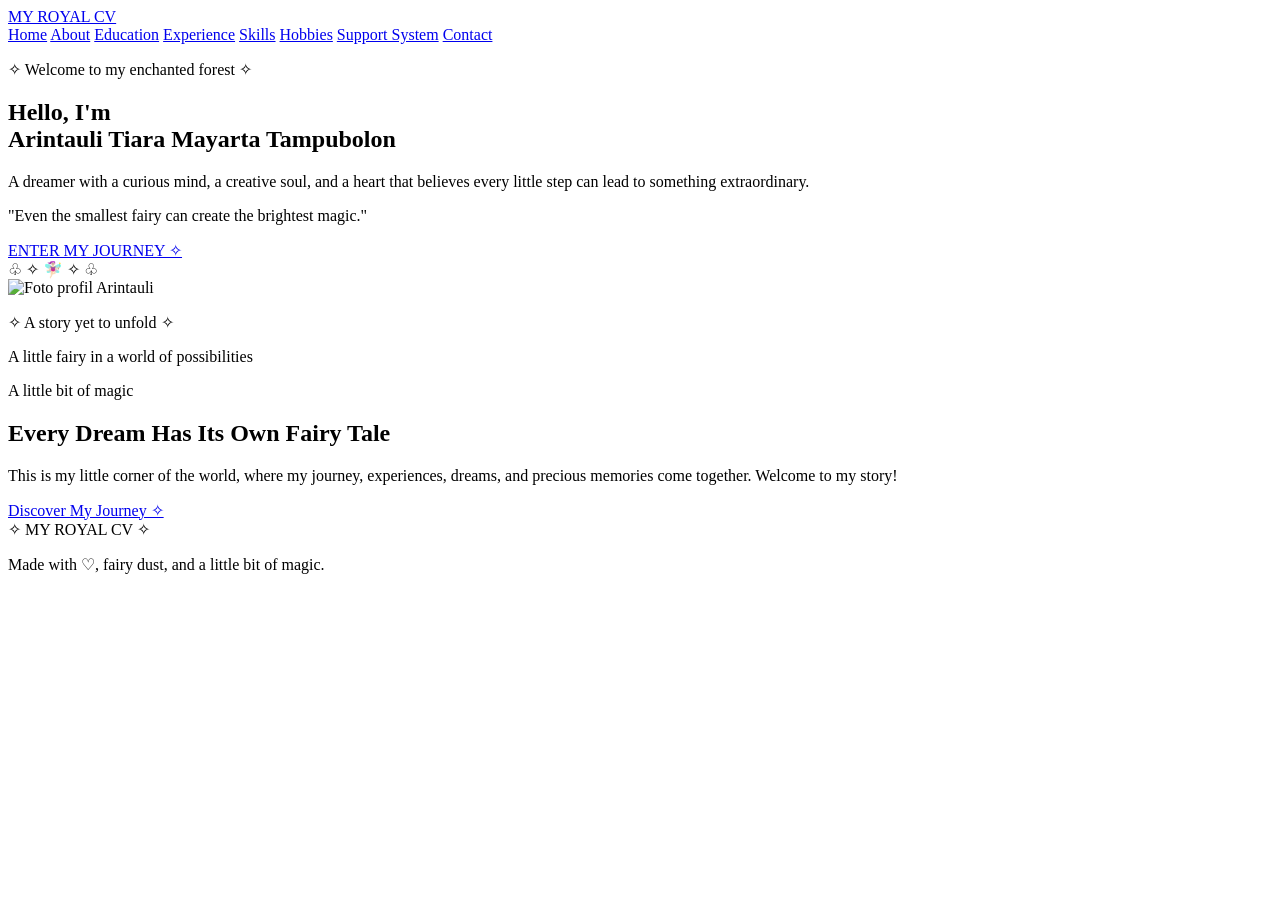
==== index.html @ eec881f2 "Add files via upload" ====
<!DOCTYPE html>
<html lang="id">
<head>
  <meta charset="UTF-8">
  <meta name="viewport" content="width=device-width, initial-scale=1.0">
  <title>Fairy Princess | My Royal CV</title>
  <link rel="stylesheet" href="css/style.css">
</head>
<body>

  <nav class="navbar">
    <a class="brand" href="index.html">MY ROYAL CV</a>

    <div class="nav-links">
      <a class="active" href="index.html">Home</a>
      <a href="about.html">About</a>
      <a href="education.html">Education</a>
      <a href="experience.html">Experience</a>
      <a href="skills.html">Skills</a>
      <a href="hobbies-projects.html">Hobbies</a>
      <a href="support-system.html">Support System</a>
      <a href="contact.html">Contact</a>
    </div>
  </nav>

  <main class="hero">
    <section class="hero-copy">
      <p class="eyebrow">✧ Welcome to my enchanted forest ✧</p>

      <h1>
        Hello, I'm<br>
        <span class="gold">Arintauli Tiara Mayarta Tampubolon</span>
      </h1>

      <p>
        A dreamer with a curious mind, a creative soul,
        and a heart that believes every little step can
        lead to something extraordinary.
      </p>

      <p class="magic-text">
        "Even the smallest fairy can create the brightest magic."
      </p>

      <a class="btn" href="about.html">ENTER MY JOURNEY ✧</a>

      <div class="fairy-divider">♧ ✧ 🧚🏻‍♀️ ✧ ♧</div>
    </section>

    <section class="hero-art">
      <div class="portrait-frame">
        <img src="arin.jpeg" alt="Foto profil Arintauli">
      </div>

      <p class="ornament">✧ A story yet to unfold ✧</p>
      <p class="fairy-caption">A little fairy in a world of possibilities</p>
    </section>
  </main>

  <section class="welcome-note">
    <p class="eyebrow">A little bit of magic</p>
    <h2>Every Dream Has Its Own <span class="gold">Fairy Tale</span></h2>
    <p>
      This is my little corner of the world, where my journey,
      experiences, dreams, and precious memories come together.
      Welcome to my story!
    </p>
    <a class="btn btn-outline" href="experience.html">Discover My Journey ✧</a>
  </section>

  <footer>
    <div class="footer-brand">✧ MY ROYAL CV ✧</div>
    <p>Made with ♡, fairy dust, and a little bit of magic.</p>
  </footer>

</body>
</html>
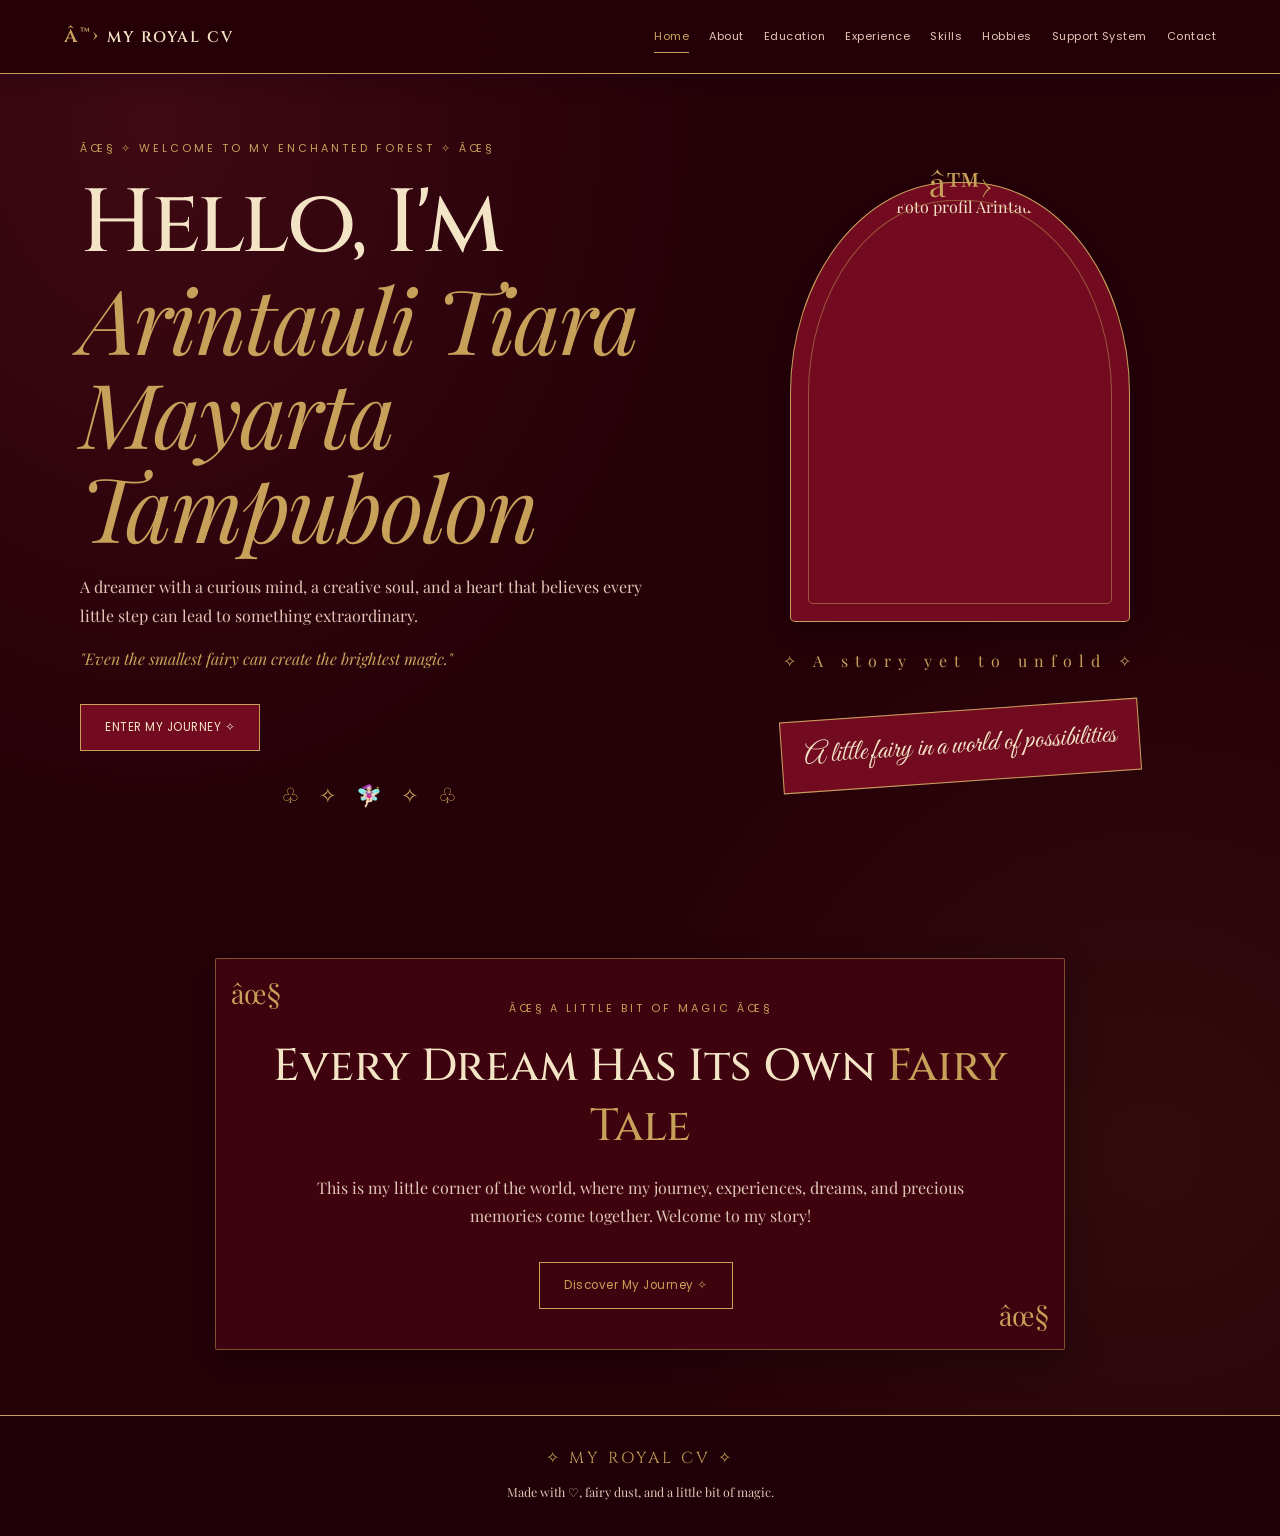
==== commit 515cfa19: "Update index.html" ====
--- a/index.html
+++ b/index.html
@@ -5,7 +5,7 @@
   <meta charset="UTF-8">
   <meta name="viewport" content="width=device-width, initial-scale=1.0">
   <title>Fairy Princess | My Royal CV</title>
-  <link rel="stylesheet" href="css/style.css">
+  <link rel="stylesheet" href="style.css">
 </head>
 <body>
 
--- a/style.css
+++ b/style.css
@@ -0,0 +1,1373 @@
+@import url('https://fonts.googleapis.com/css2?family=Cinzel:wght@400;500;600;700&family=Playfair+Display:ital,wght@0,400;0,500;0,600;0,700;1,400;1,500&family=Poppins:wght@300;400;500;600&family=Great+Vibes&display=swap');
+
+/* ==========================================
+MY ROYAL CV
+ROYAL VINTAGE SCRAPBOOK
+Burgundy â€¢ Antique Gold â€¢ Lace â€¢ Magazine
+========================================== */
+
+:root {
+  --dark-green: #35030b;
+  --moss-green: #8f182c;
+  --beige: #f3e4c6;
+  --rosy-brown: #c7a15a;
+  --midnight-green: #650b1a;
+  --ink: #31050b;
+  --muted-ink: #e0c7b5;
+
+  --burgundy: #720b20;
+  --burgundy-dark: #250108;
+  --burgundy-light: #9b263b;
+  --gold: #c7a15a;
+  --paper: #ead7b5;
+
+  --glass: rgba(65, 4, 16, 0.92);
+  --border: rgba(199, 161, 90, 0.48);
+  --shadow: 0 14px 35px rgba(0, 0, 0, 0.25);
+
+  --font-title: 'Cinzel', serif;
+  --font-display: 'Playfair Display', serif;
+  --font-body: 'Poppins', sans-serif;
+  --font-script: 'Great Vibes', cursive;
+}
+
+/* RESET */
+
+* {
+  box-sizing: border-box;
+  margin: 0;
+  padding: 0;
+}
+
+html {
+  scroll-behavior: smooth;
+  scroll-padding-top: 100px;
+}
+
+body {
+  min-height: 100vh;
+  overflow-x: hidden;
+  color: var(--beige);
+  font-family: var(--font-display);
+  line-height: 1.8;
+
+  background:
+    radial-gradient(
+      ellipse at 12% 8%,
+      rgba(155, 38, 59, 0.22),
+      transparent 35%
+    ),
+    radial-gradient(
+      ellipse at 90% 75%,
+      rgba(199, 161, 90, 0.07),
+      transparent 35%
+    ),
+    var(--burgundy-dark);
+}
+
+a {
+  color: inherit;
+  text-decoration: none;
+}
+
+img {
+  display: block;
+  max-width: 100%;
+}
+
+button {
+  font: inherit;
+}
+
+::selection {
+  color: var(--beige);
+  background: var(--burgundy-light);
+}
+
+/* PAGE BACKGROUND */
+
+.page {
+  min-height: 100vh;
+  background:
+    radial-gradient(
+      circle at 15% 20%,
+      rgba(155, 38, 59, 0.18),
+      transparent 32%
+    ),
+    linear-gradient(
+      135deg,
+      #4b0714 0%,
+      #35030b 48%,
+      #250108 100%
+    );
+}
+
+/* TYPOGRAPHY */
+
+h1,
+h2,
+h3,
+h4 {
+  color: var(--beige);
+  font-family: var(--font-title);
+  font-weight: 500;
+  line-height: 1.35;
+}
+
+h1 {
+  font-size: clamp(2.5rem, 5vw, 5rem);
+  margin-bottom: 20px;
+  overflow-wrap: anywhere;
+}
+
+h2 {
+  font-size: clamp(1.8rem, 3.5vw, 3rem);
+  margin-bottom: 16px;
+}
+
+h3 {
+  font-size: 1.15rem;
+  margin-bottom: 10px;
+}
+
+p {
+  color: var(--muted-ink);
+  margin-bottom: 14px;
+}
+
+.gold,
+.magic-text {
+  color: var(--gold);
+}
+
+.magic-text {
+  font-style: italic;
+}
+
+.eyebrow {
+  color: var(--gold);
+  font-family: var(--font-body);
+  font-size: 0.68rem;
+  letter-spacing: 3px;
+  text-transform: uppercase;
+  margin-bottom: 18px;
+}
+
+.eyebrow::before {
+  content: 'âœ§ ';
+}
+
+.eyebrow::after {
+  content: ' âœ§';
+}
+
+.ornament {
+  color: var(--gold);
+  text-align: center;
+  margin-top: 25px;
+  letter-spacing: 7px;
+}
+
+/* NAVBAR */
+
+.navbar {
+  position: sticky;
+  top: 0;
+  z-index: 1000;
+
+  display: flex;
+  justify-content: space-between;
+  align-items: center;
+  flex-wrap: wrap;
+  gap: 18px;
+
+  padding: 18px 5%;
+  background: rgba(37, 1, 8, 0.96);
+  border-bottom: 1px solid var(--gold);
+  box-shadow: 0 5px 25px rgba(0, 0, 0, 0.2);
+  backdrop-filter: blur(14px);
+}
+
+.brand {
+  color: var(--beige);
+  font-family: var(--font-title);
+  font-size: 0.95rem;
+  font-weight: 600;
+  letter-spacing: 2px;
+  white-space: nowrap;
+}
+
+.brand::before {
+  content: 'â™› ';
+  color: var(--gold);
+  font-size: 1.3rem;
+}
+
+.nav-links {
+  display: flex;
+  justify-content: flex-end;
+  align-items: center;
+  flex-wrap: wrap;
+  gap: 10px 20px;
+  list-style: none;
+}
+
+.nav-links a {
+  position: relative;
+  color: var(--muted-ink);
+  font-family: var(--font-body);
+  font-size: 0.69rem;
+  letter-spacing: 0.5px;
+  transition: color 0.3s ease;
+}
+
+.nav-links a::after {
+  content: '';
+  position: absolute;
+  left: 0;
+  bottom: -6px;
+  width: 0;
+  height: 1px;
+  background: var(--gold);
+  transition: width 0.3s ease;
+}
+
+.nav-links a:hover,
+.nav-links a.active {
+  color: var(--gold);
+}
+
+.nav-links a:hover::after,
+.nav-links a.active::after {
+  width: 100%;
+}
+
+/* MAIN */
+
+main {
+  width: min(1120px, 90%);
+  margin: 0 auto;
+  padding: 65px 0;
+}
+
+section {
+  margin-bottom: 55px;
+}
+
+/* HOME HERO */
+
+.hero {
+  min-height: 75vh;
+
+  display: grid;
+  grid-template-columns: 1.1fr 0.9fr;
+  align-items: center;
+  gap: 55px;
+}
+
+.hero-copy {
+  text-align: left;
+}
+
+.hero-copy > p:not(.eyebrow) {
+  max-width: 570px;
+}
+
+.hero-copy h1 {
+  font-size: clamp(3.5rem, 7vw, 6rem);
+  letter-spacing: -2px;
+  line-height: 1.05;
+}
+
+.hero-copy h1 .gold {
+  display: block;
+  font-family: var(--font-display);
+  font-style: italic;
+  font-weight: 400;
+}
+
+.hero-art {
+  position: relative;
+  text-align: center;
+}
+
+.portrait-frame {
+  position: relative;
+  width: min(340px, 100%);
+  height: 440px;
+  padding: 10px;
+  margin: 0 auto;
+
+  border: 1px solid var(--gold);
+  border-radius: 48% 48% 5px 5px;
+
+  background: var(--burgundy);
+  box-shadow: var(--shadow);
+  overflow: visible;
+}
+
+.portrait-frame::before {
+  content: 'â™›';
+  position: absolute;
+  z-index: 2;
+  top: -30px;
+  left: 50%;
+  transform: translateX(-50%);
+
+  color: var(--gold);
+  font-size: 34px;
+}
+
+.portrait-frame::after {
+  content: '';
+  position: absolute;
+  inset: 17px;
+  border: 1px solid rgba(199, 161, 90, 0.5);
+  border-radius: inherit;
+  pointer-events: none;
+}
+
+.portrait-frame img {
+  width: 100%;
+  height: 100%;
+  object-fit: cover;
+  border-radius: inherit;
+}
+
+.fairy-divider {
+  color: var(--gold);
+  text-align: center;
+  font-size: 1.3rem;
+  letter-spacing: 7px;
+  margin: 25px 0;
+}
+
+.fairy-caption {
+  position: relative;
+  display: inline-block;
+  margin-top: 20px;
+  padding: 9px 22px;
+
+  color: var(--beige);
+  background: var(--burgundy);
+  border: 1px solid var(--gold);
+  font-family: var(--font-script);
+  font-size: 1.8rem;
+
+  transform: rotate(-4deg);
+}
+
+/* BUTTONS */
+
+.btn {
+  display: inline-block;
+  margin: 16px 8px 0 0;
+  padding: 12px 24px;
+
+  color: var(--beige);
+  background: var(--burgundy);
+  border: 1px solid var(--gold);
+  border-radius: 0;
+
+  font-family: var(--font-body);
+  font-size: 0.73rem;
+  letter-spacing: 0.5px;
+  text-align: center;
+
+  transition: 0.3s ease;
+}
+
+.btn:hover {
+  color: var(--burgundy-dark);
+  background: var(--gold);
+  border-color: var(--gold);
+  transform: translateY(-3px);
+  box-shadow: var(--shadow);
+}
+
+.btn-outline {
+  color: var(--gold);
+  background: transparent;
+  border-color: var(--gold);
+}
+
+.btn-outline:hover {
+  color: var(--burgundy-dark);
+  background: var(--gold);
+}
+
+/* WELCOME PANEL */
+
+.welcome-note {
+  position: relative;
+  width: min(850px, 95%);
+  margin: 0 auto 65px;
+  padding: 40px;
+
+  text-align: center;
+  background: var(--glass);
+  border: 1px solid var(--border);
+  border-radius: 2px;
+  box-shadow: var(--shadow);
+}
+
+.welcome-note::before,
+.welcome-note::after {
+  content: 'âœ§';
+  position: absolute;
+  color: var(--gold);
+  font-size: 27px;
+}
+
+.welcome-note::before {
+  top: 10px;
+  left: 15px;
+}
+
+.welcome-note::after {
+  right: 15px;
+  bottom: 10px;
+}
+
+.welcome-note > p:not(.eyebrow) {
+  max-width: 650px;
+  margin: 0 auto 15px;
+}
+
+/* SECTION HEADINGS */
+
+.section-heading {
+  max-width: 800px;
+  margin: 0 auto 40px;
+  text-align: center;
+}
+
+.section-heading h2 {
+  font-size: clamp(2rem, 4vw, 3.2rem);
+}
+
+.section-heading h2::after {
+  content: ' âœ§';
+  color: var(--gold);
+  font-size: 0.65em;
+}
+
+/* PANELS AND CARDS */
+
+.panel,
+.card {
+  position: relative;
+  min-width: 0;
+  padding: 28px;
+
+  color: var(--beige);
+  background:
+    linear-gradient(
+      145deg,
+      rgba(116, 11, 32, 0.35),
+      rgba(37, 1, 8, 0.75)
+    );
+  border: 1px solid var(--border);
+  border-radius: 2px;
+  box-shadow: 0 8px 24px rgba(0, 0, 0, 0.13);
+}
+
+.card {
+  transition: transform 0.3s ease, box-shadow 0.3s ease;
+}
+
+.card:hover {
+  transform: translateY(-5px);
+  box-shadow: var(--shadow);
+  border-color: var(--gold);
+}
+
+.grid-2,
+.grid-3 {
+  display: grid;
+  gap: 24px;
+}
+
+.grid-2 {
+  grid-template-columns: repeat(2, minmax(0, 1fr));
+}
+
+.grid-3 {
+  grid-template-columns: repeat(3, minmax(0, 1fr));
+}
+
+.tag {
+  display: inline-block;
+  margin: 7px 5px 0 0;
+  padding: 5px 12px;
+
+  color: var(--gold);
+  background: rgba(199, 161, 90, 0.08);
+  border: 1px solid var(--border);
+  border-radius: 0;
+
+  font-family: var(--font-body);
+  font-size: 0.68rem;
+}
+
+/* SCRAPBOOK PHOTO */
+
+.photo-polaroid {
+  padding: 10px 10px 25px;
+  background: var(--paper);
+  color: var(--ink);
+  box-shadow: 0 10px 24px rgba(0, 0, 0, 0.3);
+  transform: rotate(-2deg);
+  transition: transform 0.3s ease;
+}
+
+.photo-polaroid:hover {
+  transform: rotate(0) translateY(-5px);
+}
+
+.photo-polaroid img {
+  width: 100%;
+  height: 250px;
+  object-fit: cover;
+}
+
+.photo-caption {
+  padding-top: 12px;
+  color: var(--ink);
+  text-align: center;
+  font-family: var(--font-script);
+  font-size: 1.8rem;
+}
+
+.lace-frame {
+  position: relative;
+  padding: 18px;
+  border: 1px solid var(--gold);
+  outline: 1px dashed var(--gold);
+  outline-offset: -7px;
+}
+
+.lace-frame img {
+  width: 100%;
+  height: 100%;
+  object-fit: cover;
+}
+
+/* TIMELINE */
+
+.timeline {
+  max-width: 800px;
+  margin: 0 auto;
+  padding-left: 30px;
+  border-left: 1px solid var(--gold);
+}
+
+.timeline-item {
+  position: relative;
+  margin-bottom: 35px;
+}
+
+.timeline-item::before {
+  content: 'âœ§';
+  position: absolute;
+  left: -40px;
+  top: 0;
+  color: var(--gold);
+  font-size: 1.2rem;
+}
+
+.timeline-item h3 {
+  margin: 7px 0 10px;
+  font-size: 1.2rem;
+}
+
+.year {
+  color: var(--gold);
+  font-family: var(--font-body);
+  font-size: 0.75rem;
+  letter-spacing: 1.5px;
+}
+
+/* EXPERIENCE */
+
+.experience-card {
+  display: flex;
+  flex-direction: column;
+  min-width: 0;
+  overflow: hidden;
+  padding: 14px;
+
+  background: var(--glass);
+  border: 1px solid var(--border);
+  border-radius: 2px;
+
+  transition: transform 0.3s ease;
+}
+
+.experience-card:hover {
+  transform: translateY(-5px);
+}
+
+.experience-card .image-frame {
+  width: 100%;
+  height: 220px;
+  padding: 5px;
+  margin-bottom: 18px;
+
+  border: 1px solid var(--gold);
+  overflow: hidden;
+}
+
+.experience-card .experience-img {
+  width: 100%;
+  height: 100%;
+  object-fit: cover;
+}
+
+/* SKILLS */
+
+.skill {
+  margin: 22px 0;
+}
+
+.skill-label {
+  display: flex;
+  justify-content: space-between;
+  gap: 10px;
+  margin-bottom: 8px;
+
+  color: var(--beige);
+  font-family: var(--font-body);
+  font-size: 0.8rem;
+}
+
+.progress {
+  height: 7px;
+  overflow: hidden;
+  background: rgba(199, 161, 90, 0.12);
+  border-radius: 0;
+}
+
+.progress span {
+  display: block;
+  height: 100%;
+  background: linear-gradient(
+    90deg,
+    var(--burgundy-light),
+    var(--gold)
+  );
+}
+
+/* HOBBIES AND PROJECTS */
+
+.gallery-img {
+  width: 100%;
+  height: 220px;
+  object-fit: cover;
+  margin-bottom: 15px;
+  border: 1px solid var(--gold);
+}
+
+/* FLIP CARDS */
+
+.flip-grid {
+  display: grid;
+  grid-template-columns: repeat(3, minmax(0, 1fr));
+  gap: 24px;
+}
+
+.flip-card {
+  width: 100%;
+  min-width: 0;
+  min-height: 310px;
+  padding: 0;
+
+  border: none;
+  background: transparent;
+  cursor: pointer;
+  text-align: left;
+
+  perspective: 1100px;
+}
+
+.flip-card-inner {
+  position: relative;
+  width: 100%;
+  height: 310px;
+
+  transform-style: preserve-3d;
+  transition: transform 0.8s ease;
+}
+
+.flip-card.is-flipped .flip-card-inner {
+  transform: rotateY(180deg);
+}
+
+.flip-card-front,
+.flip-card-back {
+  position: absolute;
+  inset: 0;
+  overflow: hidden;
+
+  border: 1px solid var(--gold);
+  border-radius: 2px;
+  box-shadow: var(--shadow);
+
+  backface-visibility: hidden;
+  -webkit-backface-visibility: hidden;
+}
+
+.flip-card-front {
+  display: flex;
+  flex-direction: column;
+  justify-content: center;
+  align-items: center;
+  gap: 12px;
+  padding: 22px;
+
+  text-align: center;
+  color: var(--beige);
+  background:
+    radial-gradient(
+      circle at top right,
+      rgba(199, 161, 90, 0.13),
+      transparent 40%
+    ),
+    var(--burgundy-dark);
+}
+
+.flip-card:nth-child(3n + 2) .flip-card-front {
+  background: var(--burgundy);
+}
+
+.flip-card:nth-child(3n) .flip-card-front {
+  background: #4a0716;
+}
+
+.flip-card-front h3 {
+  color: var(--beige);
+}
+
+.flip-card-front p {
+  color: var(--muted-ink);
+  font-size: 0.82rem;
+}
+
+.fairy-icon {
+  font-size: 2.5rem;
+  color: var(--gold);
+}
+
+.tap-hint {
+  padding: 6px 14px;
+  color: var(--gold);
+  border: 1px solid var(--gold);
+  border-radius: 0;
+  font-family: var(--font-body);
+  font-size: 0.67rem;
+  letter-spacing: 0.5px;
+}
+
+.flip-card-back {
+  display: flex;
+  flex-direction: column;
+  background: var(--paper);
+  transform: rotateY(180deg);
+}
+
+.flip-card-back img {
+  width: 100%;
+  height: 225px;
+  object-fit: cover;
+}
+
+.flip-caption {
+  padding: 12px 15px;
+}
+
+.flip-caption h3 {
+  color: var(--ink);
+  margin-bottom: 4px;
+}
+
+.flip-caption p {
+  color: #5b4037;
+  font-size: 0.78rem;
+  margin: 0;
+}
+
+.flip-card:focus-visible {
+  outline: 2px solid var(--gold);
+  outline-offset: 4px;
+}
+
+/* SUPPORT SYSTEM - ORIGINAL CLASSES KEPT */
+
+.support-intro {
+  display: grid;
+  grid-template-columns: 1.4fr 0.6fr;
+  align-items: center;
+  gap: 25px;
+
+  padding: 30px;
+  background: var(--glass);
+  border: 1px solid var(--border);
+  box-shadow: var(--shadow);
+}
+
+.support-grid {
+  display: grid;
+  grid-template-columns: repeat(3, minmax(0, 1fr));
+  gap: 22px;
+}
+
+.support-card {
+  min-width: 0;
+  padding: 15px;
+
+  background: var(--glass);
+  border: 1px solid var(--border);
+}
+
+.support-photo {
+  width: 100%;
+  height: 210px;
+  margin-bottom: 14px;
+  border: 1px solid var(--gold);
+  overflow: hidden;
+}
+
+.support-photo img {
+  width: 100%;
+  height: 100%;
+  object-fit: cover;
+}
+
+.support-thanks {
+  max-width: 750px;
+  margin: 50px auto 0;
+  padding: 30px;
+  text-align: center;
+  border-top: 1px solid var(--border);
+}
+
+/* SUPPORT SYSTEM - FAVORITES LAYOUT */
+
+main.favorite-people {
+  width: min(1040px, 92%);
+  margin: 0 auto;
+  padding: 38px 0 28px;
+}
+
+.favorite-people .favorites-heading {
+  max-width: 720px;
+  margin: 0 auto 28px;
+  text-align: center;
+}
+
+.favorite-people .favorites-heading h1 {
+  margin: 5px 0 10px;
+  font-size: clamp(2.5rem, 5vw, 4.3rem);
+  line-height: 1.2;
+}
+
+.favorite-people .favorites-heading h1 span {
+  color: var(--gold);
+  font-family: var(--font-display);
+  font-style: italic;
+  font-weight: 400;
+}
+
+.favorite-people .favorites-eyebrow {
+  color: var(--gold);
+  font-family: var(--font-body);
+  font-size: 0.67rem;
+  letter-spacing: 3px;
+  margin-bottom: 8px;
+}
+
+.favorite-people .favorites-ornament {
+  margin: 8px 0 12px;
+  color: var(--gold);
+  letter-spacing: 4px;
+}
+
+.favorite-people .favorites-description {
+  max-width: 620px;
+  margin: 0 auto;
+  line-height: 1.7;
+  font-size: 0.92rem;
+}
+
+/* INTRO CARD */
+
+.favorite-people .blessing-card {
+  display: grid;
+  grid-template-columns: minmax(0, 1.7fr) minmax(170px, 0.8fr);
+  align-items: center;
+  gap: 28px;
+  margin: 0 0 32px;
+  padding: 25px 30px;
+
+  color: var(--beige);
+  background: var(--glass);
+  border: 1px solid var(--border);
+  border-radius: 2px;
+  box-shadow: var(--shadow);
+}
+
+.favorite-people .blessing-content h2 {
+  margin: 0 0 10px;
+  font-size: clamp(1.5rem, 2.5vw, 2rem);
+}
+
+.favorite-people .blessing-content p {
+  font-size: 0.85rem;
+  line-height: 1.65;
+  margin-bottom: 12px;
+}
+
+.favorite-people .blessing-content .blessing-quote {
+  margin: 15px 0 0;
+  color: var(--gold);
+  font-style: italic;
+  text-align: center;
+}
+
+.favorite-people .blessing-ornament {
+  margin-top: 8px;
+  color: var(--gold);
+  text-align: center;
+}
+
+.favorite-people .blessing-decoration {
+  display: flex;
+  flex-direction: column;
+  align-items: center;
+  justify-content: center;
+  text-align: center;
+}
+
+.favorite-people .blessing-butterfly {
+  font-size: 2rem;
+}
+
+.favorite-people .blessing-decoration p {
+  margin: 8px 0;
+  color: var(--gold);
+  font-family: var(--font-script);
+  font-size: 2.2rem;
+  line-height: 1.2;
+}
+
+/* GALLERY HEADING */
+
+.favorite-people .favorites-section {
+  margin-bottom: 28px;
+}
+
+.favorite-people .gallery-heading {
+  margin-bottom: 18px;
+  text-align: center;
+}
+
+.favorite-people .gallery-heading h2 {
+  margin: 0 0 5px;
+  font-size: clamp(1.7rem, 3vw, 2.5rem);
+}
+
+.favorite-people .gallery-heading h2 span {
+  color: var(--gold);
+  font-family: var(--font-display);
+  font-style: italic;
+  font-weight: 400;
+}
+
+.favorite-people .gallery-heading > p:last-child {
+  margin: 0;
+  font-size: 0.82rem;
+}
+
+/* GALLERY GRID */
+
+.favorite-people .favorites-grid {
+  display: grid;
+  grid-template-columns: repeat(3, minmax(0, 1fr));
+  gap: 14px;
+  align-items: stretch;
+}
+
+/* FAVORITE CARDS */
+
+.favorite-people .favorite-card {
+  display: grid;
+  grid-template-columns: 43% minmax(0, 1fr);
+  align-items: center;
+  gap: 12px;
+  min-width: 0;
+  padding: 12px;
+
+  color: var(--beige);
+  background: var(--glass);
+  border: 1px solid var(--border);
+  border-radius: 2px;
+  box-shadow: 0 7px 20px rgba(0, 0, 0, 0.16);
+
+  transition:
+    transform 0.3s ease,
+    border-color 0.3s ease,
+    box-shadow 0.3s ease;
+}
+
+.favorite-people .favorite-card:hover {
+  transform: translateY(-4px);
+  border-color: var(--gold);
+  box-shadow: var(--shadow);
+}
+
+.favorite-people .favorite-card img {
+  display: block;
+  width: 100%;
+  height: 108px;
+  padding: 4px;
+  object-fit: cover;
+  background: var(--paper);
+  border: 1px solid var(--gold);
+  border-radius: 2px;
+}
+
+.favorite-people .favorite-caption {
+  min-width: 0;
+}
+
+.favorite-people .favorite-caption span {
+  display: block;
+  margin-bottom: 5px;
+  color: var(--gold);
+  font-family: var(--font-body);
+  font-size: 0.55rem;
+  letter-spacing: 1.2px;
+}
+
+.favorite-people .favorite-caption h3 {
+  margin: 0 0 6px;
+  color: var(--beige);
+  font-family: var(--font-title);
+  font-size: clamp(0.75rem, 1.15vw, 0.95rem);
+  line-height: 1.4;
+  overflow-wrap: anywhere;
+}
+
+.favorite-people .favorite-caption p {
+  margin: 0;
+  color: var(--muted-ink);
+  font-size: 0.72rem;
+  line-height: 1.5;
+}
+
+/* SUPPORT SYSTEM CLOSING */
+
+.favorite-people .favorite-footer {
+  margin: 28px auto 0;
+  padding: 20px 15px 5px;
+  text-align: center;
+  background: transparent;
+  border-top: 1px solid var(--border);
+}
+
+.favorite-people .favorite-footer .footer-ornament {
+  margin-bottom: 5px;
+  color: var(--gold);
+  font-size: 1.2rem;
+}
+
+.favorite-people .favorite-footer h2 {
+  margin: 0 0 6px;
+  font-size: clamp(1.2rem, 2vw, 1.65rem);
+}
+
+.favorite-people .favorite-footer p {
+  max-width: 500px;
+  margin: 0 auto 12px;
+  font-size: 0.8rem;
+  line-height: 1.6;
+}
+
+.favorite-people .contact-button {
+  display: inline-block;
+  margin-top: 4px;
+  padding: 9px 23px;
+  color: var(--beige);
+  background: var(--burgundy);
+  border: 1px solid var(--gold);
+  font-family: var(--font-body);
+  font-size: 0.72rem;
+  letter-spacing: 0.5px;
+  transition: 0.3s ease;
+}
+
+.favorite-people .contact-button:hover {
+  color: var(--burgundy-dark);
+  background: var(--gold);
+  transform: translateY(-2px);
+}
+
+/* CONTACT */
+
+.contact-link {
+  display: block;
+  margin-top: 10px;
+  color: var(--gold);
+  overflow-wrap: anywhere;
+  transition: color 0.25s ease;
+}
+
+.contact-link:hover {
+  color: var(--beige);
+}
+
+.quote {
+  margin-top: 24px;
+  padding-left: 20px;
+  border-left: 2px solid var(--gold);
+
+  color: var(--gold);
+  font-family: var(--font-display);
+  font-size: 1.2rem;
+  font-style: italic;
+}
+
+/* FOOTER */
+
+footer {
+  padding: 28px 20px;
+  text-align: center;
+  color: var(--beige);
+  background: #200107;
+  border-top: 1px solid var(--gold);
+}
+
+footer p {
+  color: var(--muted-ink);
+  font-size: 0.78rem;
+  margin: 5px 0;
+}
+
+.footer-brand {
+  color: var(--gold);
+  font-family: var(--font-title);
+  letter-spacing: 3px;
+  margin-bottom: 8px;
+}
+
+/* ANIMATION */
+
+.fade-in {
+  animation: royalReveal 0.7s ease both;
+}
+
+@keyframes royalReveal {
+  from {
+    opacity: 0;
+    transform: translateY(16px);
+  }
+
+  to {
+    opacity: 1;
+    transform: translateY(0);
+  }
+}
+
+/* RESPONSIVE */
+
+@media (max-width: 950px) {
+  .navbar {
+    justify-content: center;
+  }
+
+  .nav-links {
+    justify-content: center;
+  }
+
+  .hero {
+    gap: 30px;
+  }
+
+  .grid-3,
+  .flip-grid,
+  .support-grid {
+    grid-template-columns: repeat(2, minmax(0, 1fr));
+  }
+
+  .favorite-people .favorites-grid {
+    grid-template-columns: repeat(2, minmax(0, 1fr));
+  }
+
+  .favorite-people .favorite-card img {
+    height: 120px;
+  }
+
+  .favorite-people .favorite-caption h3 {
+    font-size: 0.9rem;
+  }
+
+  .favorite-people .favorite-caption p {
+    font-size: 0.75rem;
+  }
+}
+
+@media (max-width: 700px) {
+  main {
+    width: 90%;
+    padding: 40px 0;
+  }
+
+  .hero,
+  .grid-2,
+  .support-intro {
+    grid-template-columns: 1fr;
+  }
+
+  .hero-copy {
+    text-align: center;
+  }
+
+  .hero-copy > p:not(.eyebrow) {
+    margin-left: auto;
+    margin-right: auto;
+  }
+
+  .portrait-frame {
+    height: 360px;
+  }
+
+  .support-intro {
+    padding: 22px;
+  }
+
+  .section {
+    margin-bottom: 40px;
+  }
+
+  main.favorite-people {
+    width: 90%;
+    padding: 35px 0;
+  }
+
+  .favorite-people .blessing-card {
+    grid-template-columns: 1fr;
+    gap: 14px;
+    padding: 22px;
+  }
+
+  .favorite-people .blessing-decoration p {
+    font-size: 2rem;
+  }
+}
+
+@media (max-width: 540px) {
+  .navbar {
+    padding: 16px 4%;
+  }
+
+  .brand {
+    font-size: 0.85rem;
+  }
+
+  .nav-links {
+    gap: 10px 13px;
+  }
+
+  .nav-links a {
+    font-size: 0.65rem;
+  }
+
+  .grid-3,
+  .flip-grid,
+  .support-grid {
+    grid-template-columns: 1fr;
+  }
+
+  .panel,
+  .card,
+  .welcome-note {
+    padding: 20px;
+  }
+
+  .portrait-frame {
+    height: 320px;
+  }
+
+  .hero-copy h1 {
+    font-size: 3.3rem;
+  }
+
+  .btn {
+    margin-right: 4px;
+  }
+
+  .flip-card,
+  .flip-card-inner {
+    min-height: 300px;
+    height: 300px;
+  }
+
+  .flip-card-back img {
+    height: 215px;
+  }
+
+  main.favorite-people {
+    width: 92%;
+    padding: 28px 0;
+  }
+
+  .favorite-people .favorites-heading {
+    margin-bottom: 22px;
+  }
+
+  .favorite-people .favorites-heading h1 {
+    font-size: clamp(2.1rem, 10vw, 3rem);
+  }
+
+  .favorite-people .favorites-eyebrow {
+    font-size: 0.58rem;
+    letter-spacing: 2px;
+  }
+
+  .favorite-people .favorites-grid {
+    grid-template-columns: 1fr;
+    gap: 12px;
+  }
+
+  .favorite-people .favorite-card {
+    grid-template-columns: 38% minmax(0, 1fr);
+    gap: 14px;
+    padding: 12px;
+  }
+
+  .favorite-people .favorite-card img {
+    height: 120px;
+  }
+
+  .favorite-people .favorite-caption h3 {
+    font-size: 0.9rem;
+  }
+
+  .favorite-people .favorite-caption p {
+    font-size: 0.75rem;
+  }
+
+  .favorite-people .favorite-footer {
+    margin-top: 22px;
+  }
+}
+
+@media (prefers-reduced-motion: reduce) {
+  *,
+  *::before,
+  *::after {
+    scroll-behavior: auto !important;
+    animation-duration: 0.01ms !important;
+    transition-duration: 0.01ms !important;
+  }
+}
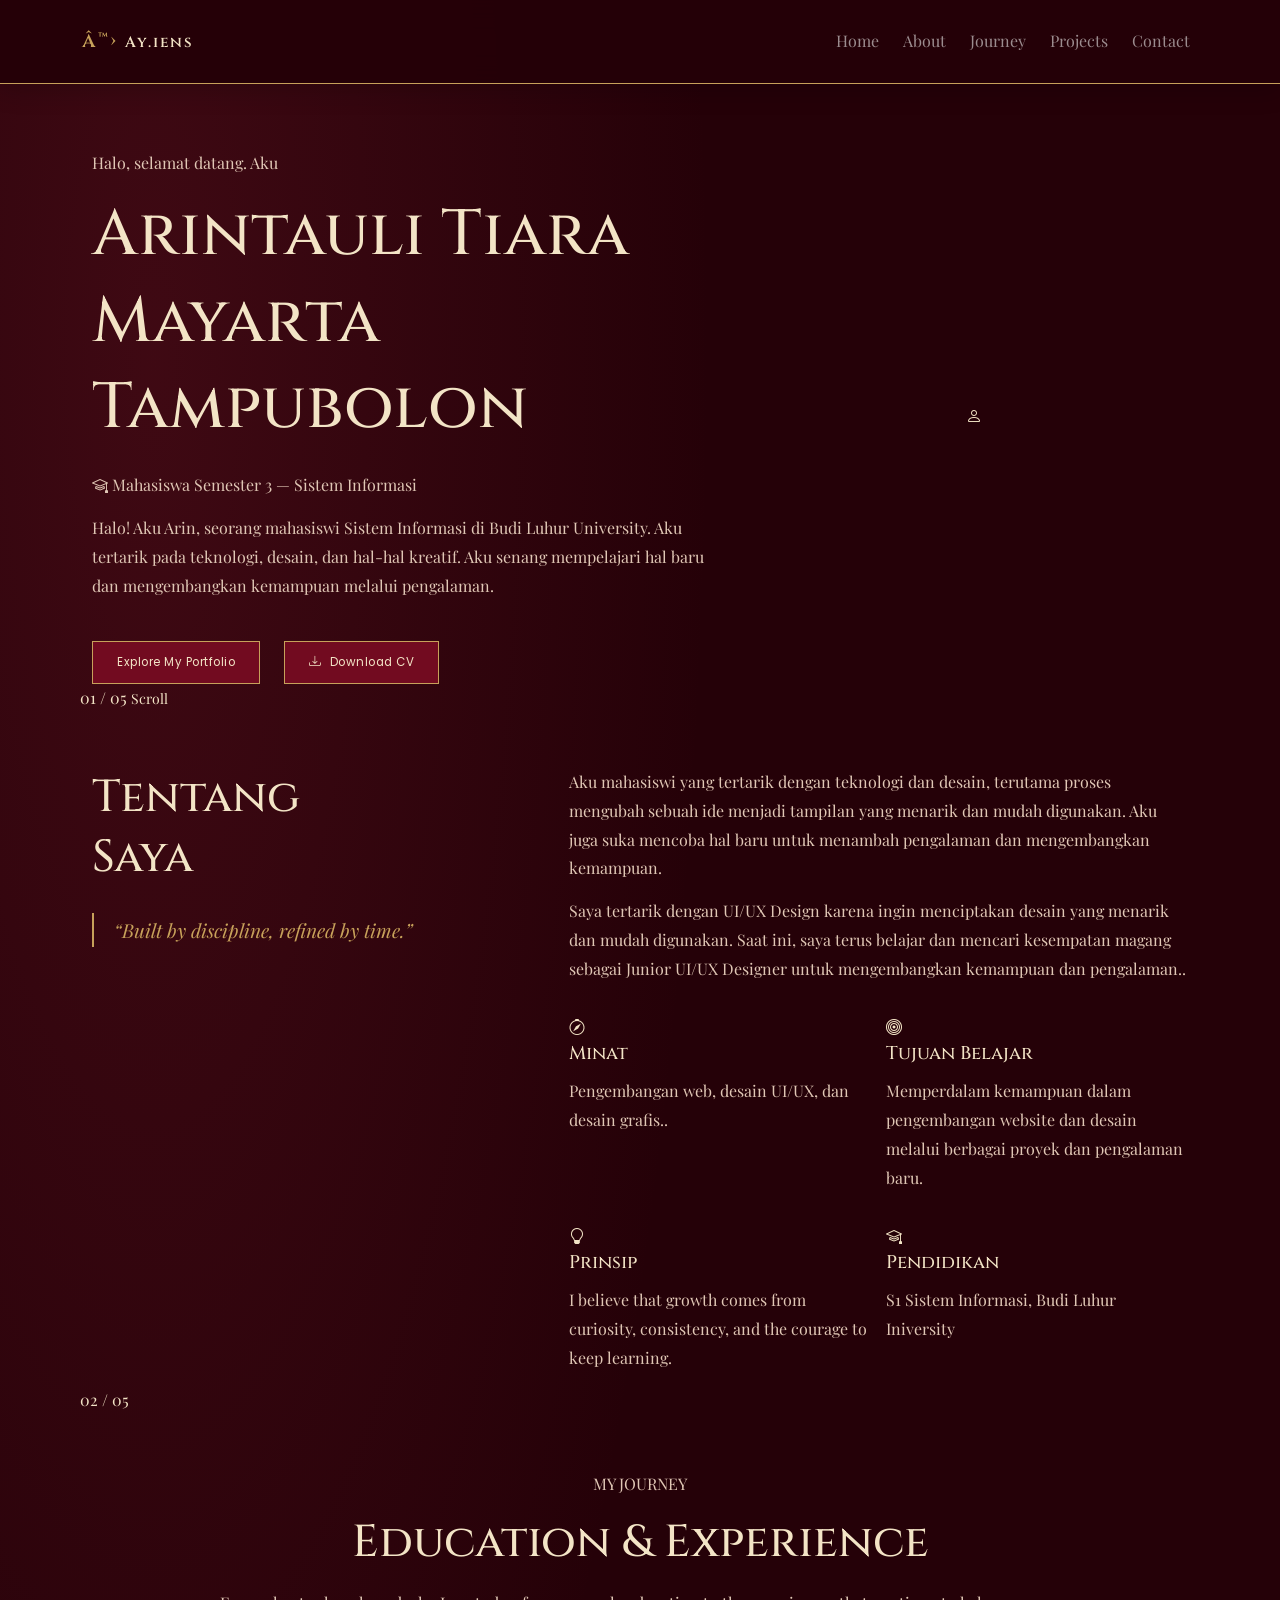
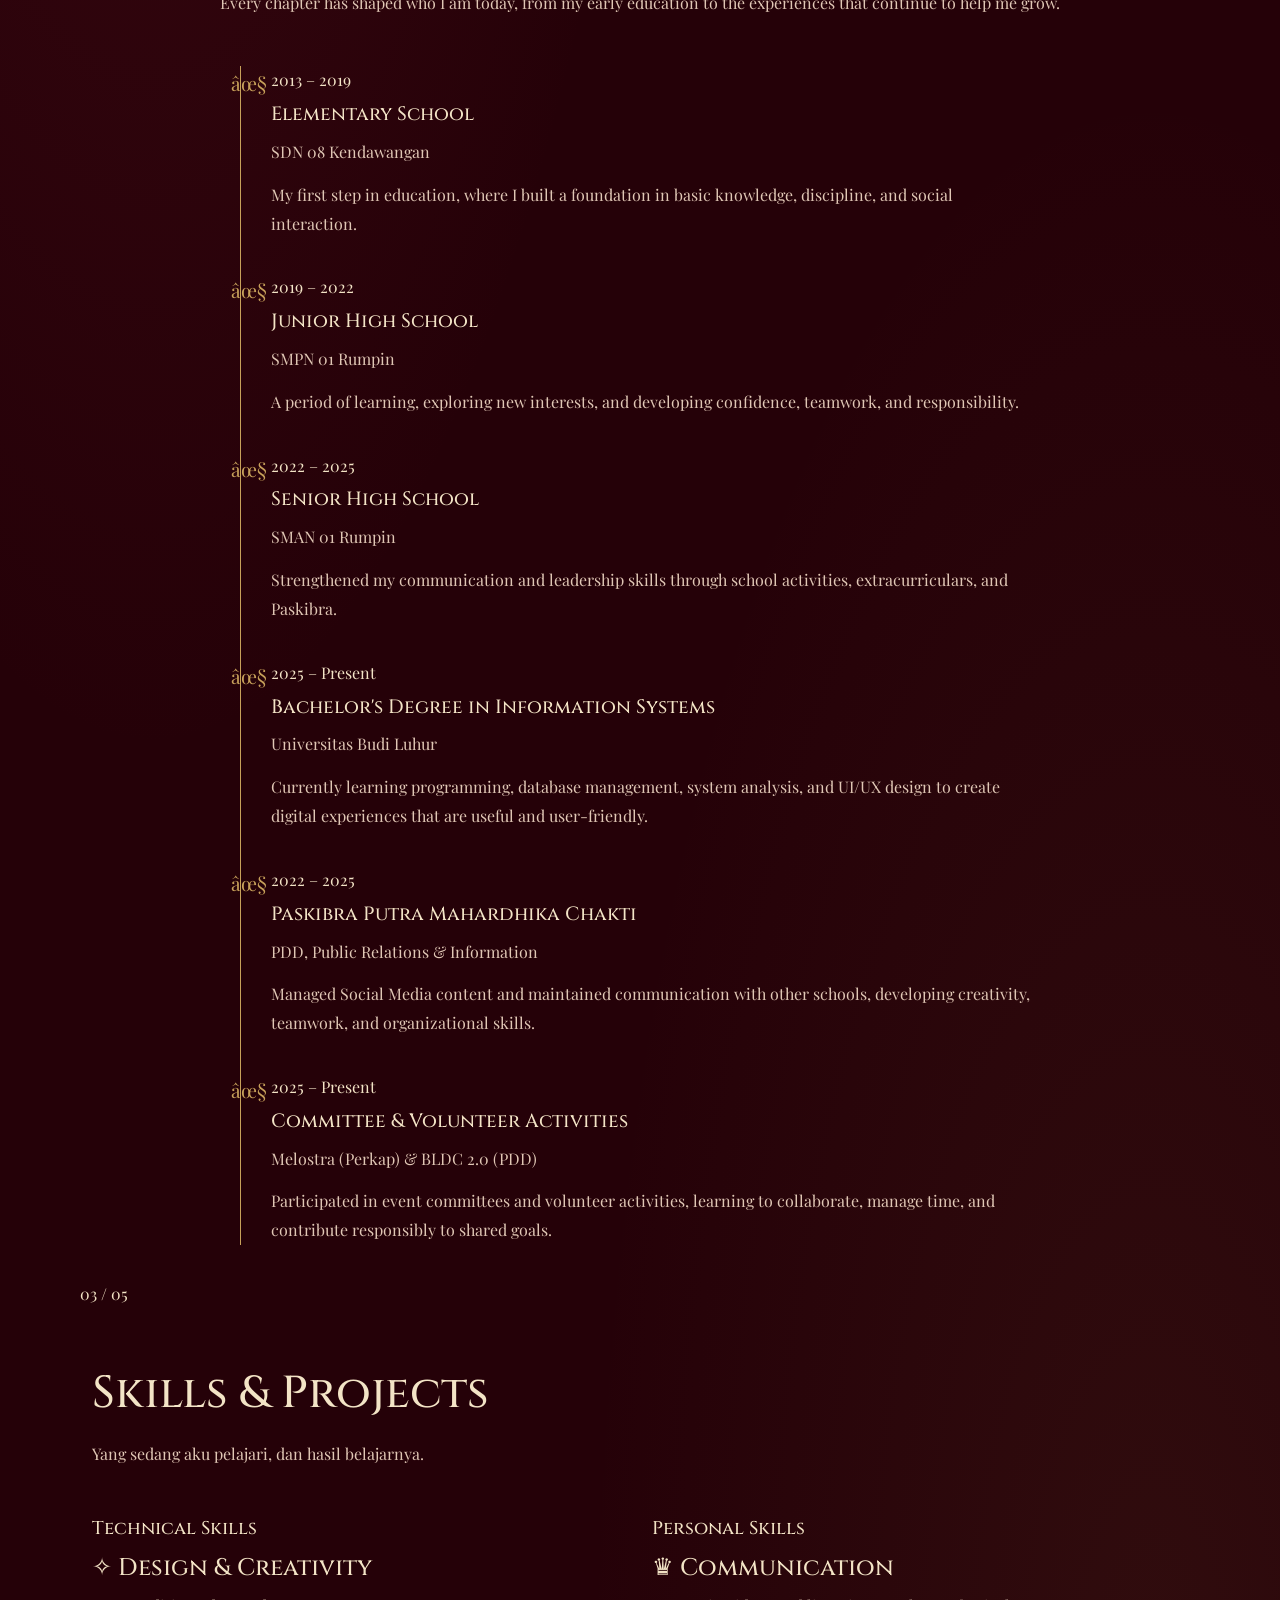
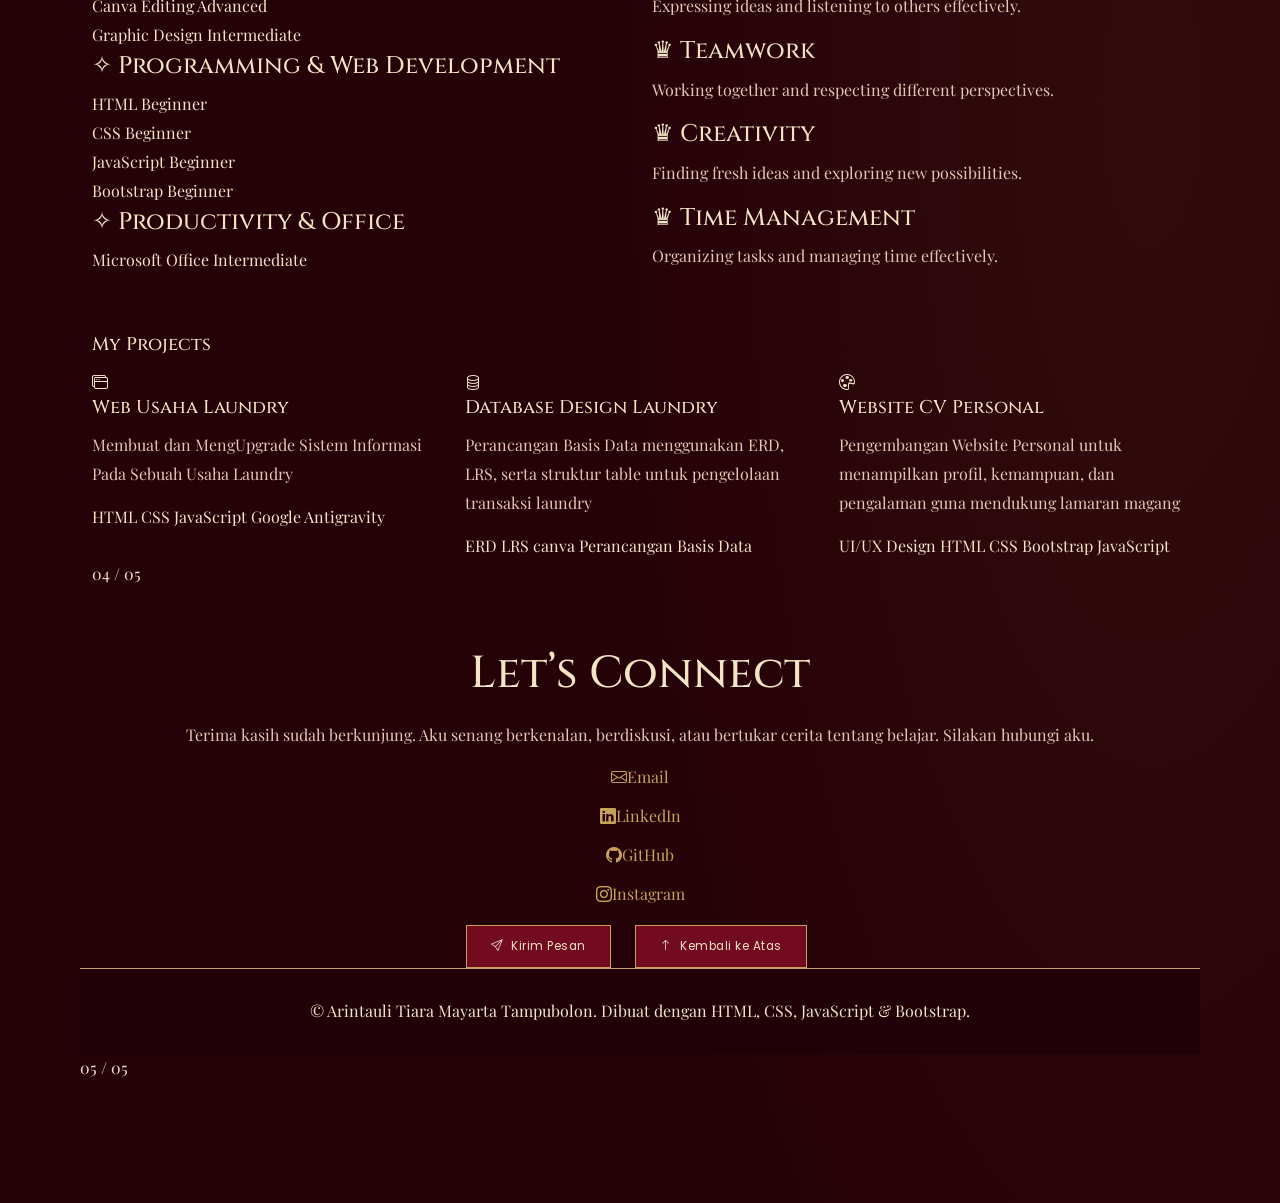
==== commit 1608e461: "Update index.html" ====
--- a/index.html
+++ b/index.html
@@ -3,76 +3,469 @@
 <html lang="id">
 <head>
   <meta charset="UTF-8">
-  <meta name="viewport" content="width=device-width, initial-scale=1.0">
-  <title>Fairy Princess | My Royal CV</title>
-  <link rel="stylesheet" href="style.css">
+  <meta name="viewport" content="width=device-width, initial-scale=1">
+  <title>Portfolio | Arintauli Tiara Mayarta Tampubolon</title>
+  <meta name="description" content="Portfolio mahasiswa Sistem Informasi semester 3.">
+
+  <link rel="preconnect" href="https://fonts.googleapis.com">
+  <link rel="preconnect" href="https://fonts.gstatic.com" crossorigin>
+  <link href="https://fonts.googleapis.com/css2?family=Cormorant+Garamond:ital,wght@0,500;0,600;0,700;1,500&family=DM+Sans:wght@400;500;700&display=swap" rel="stylesheet">
+
+  <link href="https://cdn.jsdelivr.net/npm/bootstrap@5.3.3/dist/css/bootstrap.min.css" rel="stylesheet">
+  <link href="https://cdn.jsdelivr.net/npm/bootstrap-icons@1.11.3/font/bootstrap-icons.min.css" rel="stylesheet">
+  <link href="style.css" rel="stylesheet">
 </head>
 <body>
 
-  <nav class="navbar">
-    <a class="brand" href="index.html">MY ROYAL CV</a>
-
-    <div class="nav-links">
-      <a class="active" href="index.html">Home</a>
-      <a href="about.html">About</a>
-      <a href="education.html">Education</a>
-      <a href="experience.html">Experience</a>
-      <a href="skills.html">Skills</a>
-      <a href="hobbies-projects.html">Hobbies</a>
-      <a href="support-system.html">Support System</a>
-      <a href="contact.html">Contact</a>
+  <div class="scroll-progress" id="scrollProgress"></div>
+
+  <nav class="navbar navbar-expand-lg navbar-dark fixed-top" id="mainNav">
+    <div class="container">
+      <a class="navbar-brand brand" href="#home">Ay<span>.</span>iens</a>
+
+      <button class="navbar-toggler" type="button" data-bs-toggle="collapse"
+              data-bs-target="#navMenu" aria-controls="navMenu" aria-expanded="false" aria-label="Buka menu">
+        <span class="navbar-toggler-icon"></span>
+      </button>
+
+      <div class="collapse navbar-collapse" id="navMenu">
+        <ul class="navbar-nav ms-auto gap-lg-2">
+          <li class="nav-item"><a class="nav-link" href="#home">Home</a></li>
+          <li class="nav-item"><a class="nav-link" href="#about">About</a></li>
+          <li class="nav-item"><a class="nav-link" href="#journey">Journey</a></li>
+          <li class="nav-item"><a class="nav-link" href="#projects">Projects</a></li>
+          <li class="nav-item"><a class="nav-link" href="#contact">Contact</a></li>
+        </ul>
+      </div>
     </div>
   </nav>
 
-  <main class="hero">
-    <section class="hero-copy">
-      <p class="eyebrow">✧ Welcome to my enchanted forest ✧</p>
-
-      <h1>
-        Hello, I'm<br>
-        <span class="gold">Arintauli Tiara Mayarta Tampubolon</span>
-      </h1>
-
-      <p>
-        A dreamer with a curious mind, a creative soul,
-        and a heart that believes every little step can
-        lead to something extraordinary.
-      </p>
-
-      <p class="magic-text">
-        "Even the smallest fairy can create the brightest magic."
-      </p>
-
-      <a class="btn" href="about.html">ENTER MY JOURNEY ✧</a>
-
-      <div class="fairy-divider">♧ ✧ 🧚🏻‍♀️ ✧ ♧</div>
+  <main>
+
+    <section id="home" class="section section-home">
+      <div class="blob blob-rose" data-speed="0.12"></div>
+      <div class="blob blob-gold" data-speed="-0.08"></div>
+      <div class="ring ring-lg" data-speed="0.06"></div>
+      <div class="gold-line gold-line-v"></div>
+
+      <div class="container section-content">
+        <div class="row align-items-center g-5">
+
+          <div class="col-lg-7 order-2 order-lg-1">
+            <p class="intro intro-label" style="--d:.2s">Halo, selamat datang. Aku</p>
+
+            <h1 class="hero-name">
+              <span class="line"><span style="--d:.4s">Arintauli Tiara</span></span>
+              <span class="line"><span style="--d:.55s">Mayarta Tampubolon</span></span>
+            </h1>
+
+            <p class="intro hero-status" style="--d:.8s">
+              <i class="bi bi-mortarboard"></i> Mahasiswa Semester 3 &mdash; Sistem Informasi
+            </p>
+
+            <p class="intro hero-desc" style="--d:.95s">
+              Halo! Aku Arin, seorang mahasiswi Sistem Informasi
+              di Budi Luhur University. Aku tertarik pada teknologi,
+              desain, dan hal-hal kreatif. Aku senang mempelajari
+              hal baru dan mengembangkan kemampuan melalui pengalaman.
+            </p>
+
+            <div class="intro d-flex flex-wrap gap-3 mt-4" style="--d:1.1s">
+              <a href="#about" class="btn btn-gold">Explore My Portfolio</a>
+              <a href="assets/cv.pdf" download class="btn btn-outline-gold">
+                <i class="bi bi-download me-2"></i>Download CV
+              </a>
+            </div>
+          </div>
+
+          <div class="col-lg-5 order-1 order-lg-2 text-center">
+            <div class="photo-frame intro" style="--d:.5s">
+              <i class="bi bi-person photo-placeholder"></i>
+              <img src="arin 1.jpeg" alt="Foto profil" onerror="this.style.display='none'">
+            </div>
+          </div>
+
+        </div>
+      </div>
+
+      <span class="section-number">01 / 05</span>
+      <a href="#about" class="scroll-indicator" aria-label="Scroll ke bawah">
+        <span class="mouse"><span class="wheel"></span></span>
+        <small>Scroll</small>
+      </a>
     </section>
 
-    <section class="hero-art">
-      <div class="portrait-frame">
-        <img src="arin.jpeg" alt="Foto profil Arintauli">
-      </div>
-
-      <p class="ornament">✧ A story yet to unfold ✧</p>
-      <p class="fairy-caption">A little fairy in a world of possibilities</p>
+    <section id="about" class="section section-about">
+      <div class="blob blob-wine" data-speed="0.1"></div>
+      <div class="ring ring-sm" data-speed="-0.07"></div>
+
+      <div class="container section-content">
+        <div class="row g-5">
+
+          <div class="col-lg-5">
+            <div class="reveal" data-reveal="left">
+              <h2 class="display-heading">Tentang<br>Saya</h2>
+              <div class="gold-rule"></div>
+              <blockquote class="quote">
+                &ldquo;Built by discipline, refined by time.&rdquo;
+              </blockquote>
+            </div>
+          </div>
+
+          <div class="col-lg-7">
+            <div class="reveal" data-reveal="right">
+              <p class="lead-text">
+                Aku mahasiswi yang tertarik dengan teknologi dan desain,
+                terutama proses mengubah sebuah ide menjadi tampilan yang menarik
+                dan mudah digunakan. Aku juga suka mencoba hal baru untuk menambah
+                pengalaman dan mengembangkan kemampuan.
+              </p>
+              <p>
+                Saya tertarik dengan UI/UX Design karena ingin menciptakan desain yang menarik dan mudah digunakan.
+                Saat ini, saya terus belajar dan mencari kesempatan magang sebagai Junior UI/UX Designer untuk mengembangkan kemampuan dan pengalaman..
+              </p>
+            </div>
+
+            <div class="row g-3 mt-2 stagger-group">
+              <div class="col-md-6">
+                <div class="info-card reveal">
+                  <i class="bi bi-compass"></i>
+                  <h3>Minat</h3>
+                  <p>Pengembangan web, desain UI/UX, dan desain grafis..</p>
+                </div>
+              </div>
+
+              <div class="col-md-6">
+                <div class="info-card reveal">
+                  <i class="bi bi-bullseye"></i>
+                  <h3>Tujuan Belajar</h3>
+                  <p>Memperdalam kemampuan dalam pengembangan website dan desain melalui berbagai proyek dan pengalaman baru.</p>
+                </div>
+              </div>
+
+              <div class="col-md-6">
+                <div class="info-card reveal">
+                  <i class="bi bi-lightbulb"></i>
+                  <h3>Prinsip</h3>
+                  <p>I believe that growth comes from curiosity, consistency, and the courage to keep learning.</p>
+                </div>
+              </div>
+
+              <div class="col-md-6">
+                <div class="info-card reveal">
+                  <i class="bi bi-mortarboard"></i>
+                  <h3>Pendidikan</h3>
+                  <p>S1 Sistem Informasi, Budi Luhur Iniversity</p>
+                </div>
+              </div>
+            </div>
+
+          </div>
+        </div>
+      </div>
+      <span class="section-number">02 / 05</span>
     </section>
+
+    <section id="journey" class="section section-journey">
+      <div class="blob blob-rose-soft" data-speed="-0.1"></div>
+      <div class="gold-line gold-line-h"></div>
+
+      <div class="container section-content">
+        <div class="text-center mb-5 reveal">
+          <p class="section-label">MY JOURNEY</p>
+          <h2 class="display-heading">Education &amp; Experience</h2>
+          <p class="section-sub mx-auto">
+            Every chapter has shaped who I am today, from my early education
+            to the experiences that continue to help me grow.
+          </p>
+        </div>
+
+        <div class="timeline" id="timeline">
+          <div class="timeline-fill" id="timelineFill"></div>
+
+          <div class="timeline-item reveal" data-reveal="left">
+            <span class="timeline-dot"></span>
+            <div class="t-card">
+              <span class="t-date">2013 – 2019</span>
+              <h3>Elementary School</h3>
+              <p class="t-place">SDN 08 Kendawangan</p>
+              <p>
+                My first step in education, where I built a foundation
+                in basic knowledge, discipline, and social interaction.
+              </p>
+            </div>
+          </div>
+
+          <div class="timeline-item reveal" data-reveal="right">
+            <span class="timeline-dot"></span>
+            <div class="t-card">
+              <span class="t-date">2019 – 2022</span>
+              <h3>Junior High School</h3>
+              <p class="t-place">SMPN 01 Rumpin</p>
+              <p>
+                A period of learning, exploring new interests, and
+                developing confidence, teamwork, and responsibility.
+              </p>
+            </div>
+          </div>
+
+          <div class="timeline-item reveal" data-reveal="left">
+            <span class="timeline-dot"></span>
+            <div class="t-card">
+              <span class="t-date">2022 – 2025</span>
+              <h3>Senior High School</h3>
+              <p class="t-place">SMAN 01 Rumpin</p>
+              <p>
+                Strengthened my communication and leadership skills
+                through school activities, extracurriculars, and Paskibra.
+              </p>
+            </div>
+          </div>
+
+          <div class="timeline-item reveal" data-reveal="right">
+            <span class="timeline-dot"></span>
+            <div class="t-card">
+              <span class="t-date">2025 – Present</span>
+              <h3>Bachelor's Degree in Information Systems</h3>
+              <p class="t-place">Universitas Budi Luhur</p>
+              <p>
+                Currently learning programming, database management,
+                system analysis, and UI/UX design to create digital
+                experiences that are useful and user-friendly.
+              </p>
+            </div>
+          </div>
+
+          <div class="timeline-item reveal" data-reveal="left">
+            <span class="timeline-dot"></span>
+            <div class="t-card">
+              <span class="t-date">2022 – 2025</span>
+              <h3>Paskibra Putra Mahardhika Chakti</h3>
+              <p class="t-place">PDD, Public Relations &amp; Information</p>
+              <p>
+                Managed Social Media content and maintained communication
+                with other schools, developing creativity, teamwork,
+                and organizational skills.
+              </p>
+            </div>
+          </div>
+
+          <div class="timeline-item reveal" data-reveal="right">
+            <span class="timeline-dot"></span>
+            <div class="t-card">
+              <span class="t-date">2025 – Present</span>
+              <h3>Committee &amp; Volunteer Activities</h3>
+              <p class="t-place">Melostra (Perkap) &amp; BLDC 2.0 (PDD)</p>
+              <p>
+                Participated in event committees and volunteer activities,
+                learning to collaborate, manage time, and contribute
+                responsibly to shared goals.
+              </p>
+            </div>
+          </div>
+
+        </div>
+      </div>
+      <span class="section-number">03 / 05</span>
+    </section>
+
+    <section id="projects" class="section section-projects">
+      <div class="blob blob-gold-soft" data-speed="0.1"></div>
+      <div class="ring ring-md" data-speed="-0.05"></div>
+
+      <div class="container section-content">
+        <div class="mb-5 reveal">
+          <h2 class="display-heading">Skills &amp; Projects</h2>
+          <p class="section-sub">Yang sedang aku pelajari, dan hasil belajarnya.</p>
+        </div>
+
+        <div class="row g-4 mb-5 stagger-group">
+          <div class="col-lg-6">
+            <div class="skills-panel reveal">
+              <h3 class="skills-title">Technical Skills</h3>
+
+              <div class="skill-category">
+                <h4>✧ Design &amp; Creativity</h4>
+                <div class="skill-item">
+                  <span>Canva Editing</span>
+                  <span class="skill-badge advanced">Advanced</span>
+                </div>
+                <div class="skill-item">
+                  <span>Graphic Design</span>
+                  <span class="skill-badge intermediate">Intermediate</span>
+                </div>
+              </div>
+
+              <div class="skill-category">
+                <h4>✧ Programming &amp; Web Development</h4>
+                <div class="skill-item">
+                  <span>HTML</span>
+                  <span class="skill-badge beginner">Beginner</span>
+                </div>
+                <div class="skill-item">
+                  <span>CSS</span>
+                  <span class="skill-badge beginner">Beginner</span>
+                </div>
+                <div class="skill-item">
+                  <span>JavaScript</span>
+                  <span class="skill-badge beginner">Beginner</span>
+                </div>
+                <div class="skill-item">
+                  <span>Bootstrap</span>
+                  <span class="skill-badge beginner">Beginner</span>
+                </div>
+              </div>
+
+              <div class="skill-category">
+                <h4>✧ Productivity &amp; Office</h4>
+                <div class="skill-item">
+                  <span>Microsoft Office</span>
+                  <span class="skill-badge intermediate">Intermediate</span>
+                </div>
+              </div>
+            </div>
+          </div>
+
+          <div class="col-lg-6">
+            <div class="skills-panel reveal">
+              <h3 class="skills-title">Personal Skills</h3>
+
+              <div class="personal-skill-card">
+                <h4>♛ Communication</h4>
+                <p>Expressing ideas and listening to others effectively.</p>
+              </div>
+
+              <div class="personal-skill-card">
+                <h4>♛ Teamwork</h4>
+                <p>Working together and respecting different perspectives.</p>
+              </div>
+
+              <div class="personal-skill-card">
+                <h4>♛ Creativity</h4>
+                <p>Finding fresh ideas and exploring new possibilities.</p>
+              </div>
+
+              <div class="personal-skill-card">
+                <h4>♛ Time Management</h4>
+                <p>Organizing tasks and managing time effectively.</p>
+              </div>
+            </div>
+          </div>
+        </div>
+
+        <div class="projects-heading reveal">
+          <h3 class="skills-title">My Projects</h3>
+        </div>
+
+        <div class="row g-4 stagger-group">
+          <div class="col-md-6 col-lg-4">
+            <article class="project-card reveal">
+              <div class="project-thumb">
+                <i class="bi bi-window-stack"></i>
+              </div>
+              <div class="project-body">
+                <h3>Web Usaha Laundry</h3>
+                <p>Membuat dan MengUpgrade Sistem Informasi Pada Sebuah Usaha Laundry</p>
+                <div class="tags">
+                  <span>HTML</span>
+                  <span>CSS</span>
+                  <span>JavaScript</span>
+                  <span>Google Antigravity</span>
+                </div>
+              </div>
+            </article>
+          </div>
+
+          <div class="col-md-6 col-lg-4">
+            <article class="project-card reveal">
+              <div class="project-thumb thumb-2">
+                <i class="bi bi-database"></i>
+              </div>
+              <div class="project-body">
+                <h3>Database Design Laundry</h3>
+                <p>Perancangan Basis Data menggunakan ERD, LRS, serta struktur table untuk pengelolaan transaksi laundry</p>
+                <div class="tags">
+                  <span>ERD</span>
+                  <span>LRS</span>
+                  <span>canva</span>
+                  <span>Perancangan Basis Data</span>
+                </div>
+              </div>
+            </article>
+          </div>
+
+          <div class="col-md-6 col-lg-4">
+            <article class="project-card reveal">
+              <div class="project-thumb thumb-3">
+                <i class="bi bi-palette"></i>
+              </div>
+              <div class="project-body">
+                <h3>Website CV Personal</h3>
+                <p>Pengembangan Website Personal untuk menampilkan profil, kemampuan, dan pengalaman guna mendukung lamaran magang</p>
+                <div class="tags">
+                  <span>UI/UX Design</span>
+                  <span>HTML</span>
+                  <span>CSS</span>
+                  <span>Bootstrap</span>
+                  <span>JavaScript</span>
+                </div>
+              </div>
+            </article>
+          </div>
+        </div>
+
+        <span class="section-number">04 / 05</span>
+      </div>
+    </section>
+
+    <section id="contact" class="section section-contact">
+      <div class="blob blob-rose" data-speed="0.08"></div>
+      <div class="ring ring-lg ring-center" data-speed="0.04"></div>
+
+      <div class="container section-content text-center">
+        <div class="reveal">
+          <h2 class="display-heading contact-heading">Let&rsquo;s Connect</h2>
+          <div class="gold-rule mx-auto"></div>
+          <p class="section-sub mx-auto">
+            Terima kasih sudah berkunjung. Aku senang berkenalan, berdiskusi, atau bertukar
+            cerita tentang belajar. Silakan hubungi aku.
+          </p>
+        </div>
+
+        <div class="contact-links stagger-group">
+          <a href="mailto:tiaramyrt@gmail.com" class="contact-link reveal">
+            <i class="bi bi-envelope"></i><span>Email</span>
+          </a>
+          <a href="https://linkedin.com/in/username" target="_blank" rel="noopener" class="contact-link reveal">
+            <i class="bi bi-linkedin"></i><span>LinkedIn</span>
+          </a>
+          <a href="https://github.com/arintauli-tiara-mayarta-tampubolon-998a21446" target="_blank" rel="noopener" class="contact-link reveal">
+            <i class="bi bi-github"></i><span>GitHub</span>
+          </a>
+          <a href="https://instagram.com/arinisnthere" target="_blank" rel="noopener" class="contact-link reveal">
+            <i class="bi bi-instagram"></i><span>Instagram</span>
+          </a>
+        </div>
+
+        <div class="d-flex flex-wrap justify-content-center gap-3 reveal">
+          <a href="mailto:tiaramyrt@gmail.com" class="btn btn-gold">
+            <i class="bi bi-send me-2"></i>Kirim Pesan
+          </a>
+          <a href="#home" class="btn btn-outline-gold">
+            <i class="bi bi-arrow-up me-2"></i>Kembali ke Atas
+          </a>
+        </div>
+      </div>
+
+      <footer class="footer">
+        &copy; <span id="year"></span> Arintauli Tiara Mayarta Tampubolon. Dibuat dengan HTML, CSS, JavaScript &amp; Bootstrap.
+      </footer>
+      <span class="section-number">05 / 05</span>
+    </section>
+
   </main>
 
-  <section class="welcome-note">
-    <p class="eyebrow">A little bit of magic</p>
-    <h2>Every Dream Has Its Own <span class="gold">Fairy Tale</span></h2>
-    <p>
-      This is my little corner of the world, where my journey,
-      experiences, dreams, and precious memories come together.
-      Welcome to my story!
-    </p>
-    <a class="btn btn-outline" href="experience.html">Discover My Journey ✧</a>
-  </section>
-
-  <footer>
-    <div class="footer-brand">✧ MY ROYAL CV ✧</div>
-    <p>Made with ♡, fairy dust, and a little bit of magic.</p>
-  </footer>
-
+  <script src="https://cdn.jsdelivr.net/npm/bootstrap@5.3.3/dist/js/bootstrap.bundle.min.js"></script>
+  <script src="script.js"></script>
 </body>
 </html>
--- a/style.css
+++ b/style.css
@@ -1369,5 +1369,100 @@
     scroll-behavior: auto !important;
     animation-duration: 0.01ms !important;
     transition-duration: 0.01ms !important;
-  }
-}+
+    ```css
+/* =========================================
+   ROYAL SKILLS - CATEGORY & LEVEL BADGES
+   ========================================= */
+
+.skill-category {
+  margin-top: 24px;
+}
+
+.skill-category-title {
+  color: var(--gold);
+  font-family: var(--font-title);
+  font-size: 0.95rem;
+  font-weight: 500;
+  line-height: 1.5;
+  margin-bottom: 12px;
+  padding-bottom: 10px;
+  border-bottom: 1px solid var(--border);
+}
+
+.skill-item {
+  display: flex;
+  justify-content: space-between;
+  align-items: center;
+  gap: 12px;
+  padding: 12px 0;
+  color: var(--beige);
+  font-family: var(--font-body);
+  font-size: 0.8rem;
+  border-bottom: 1px solid rgba(199, 161, 90, 0.15);
+}
+
+.skill-item:last-child {
+  border-bottom: none;
+}
+
+.skill-level {
+  display: inline-block;
+  flex-shrink: 0;
+  padding: 5px 11px;
+  font-family: var(--font-body);
+  font-size: 0.65rem;
+  font-weight: 500;
+  letter-spacing: 0.3px;
+  white-space: nowrap;
+  border-radius: 2px;
+  transition: 0.3s ease;
+}
+
+.skill-level.advanced {
+  color: var(--gold);
+  background: rgba(199, 161, 90, 0.12);
+  border: 1px solid var(--gold);
+}
+
+.skill-level.intermediate {
+  color: var(--beige);
+  background: rgba(155, 38, 59, 0.2);
+  border: 1px solid var(--burgundy-light);
+}
+
+.skill-level.beginner {
+  color: var(--muted-ink);
+  background: rgba(224, 199, 181, 0.06);
+  border: 1px solid rgba(224, 199, 181, 0.3);
+}
+
+.skill-item:hover .skill-level {
+  transform: translateY(-1px);
+}
+
+.skills-cta {
+  text-align: center;
+  margin-top: 15px;
+}
+
+@media (max-width: 480px) {
+  .skill-category {
+    margin-top: 20px;
+  }
+
+  .skill-category-title {
+    font-size: 0.85rem;
+  }
+
+  .skill-item {
+    gap: 8px;
+    font-size: 0.75rem;
+  }
+
+  .skill-level {
+    padding: 5px 8px;
+    font-size: 0.6rem;
+  
+  }
+}
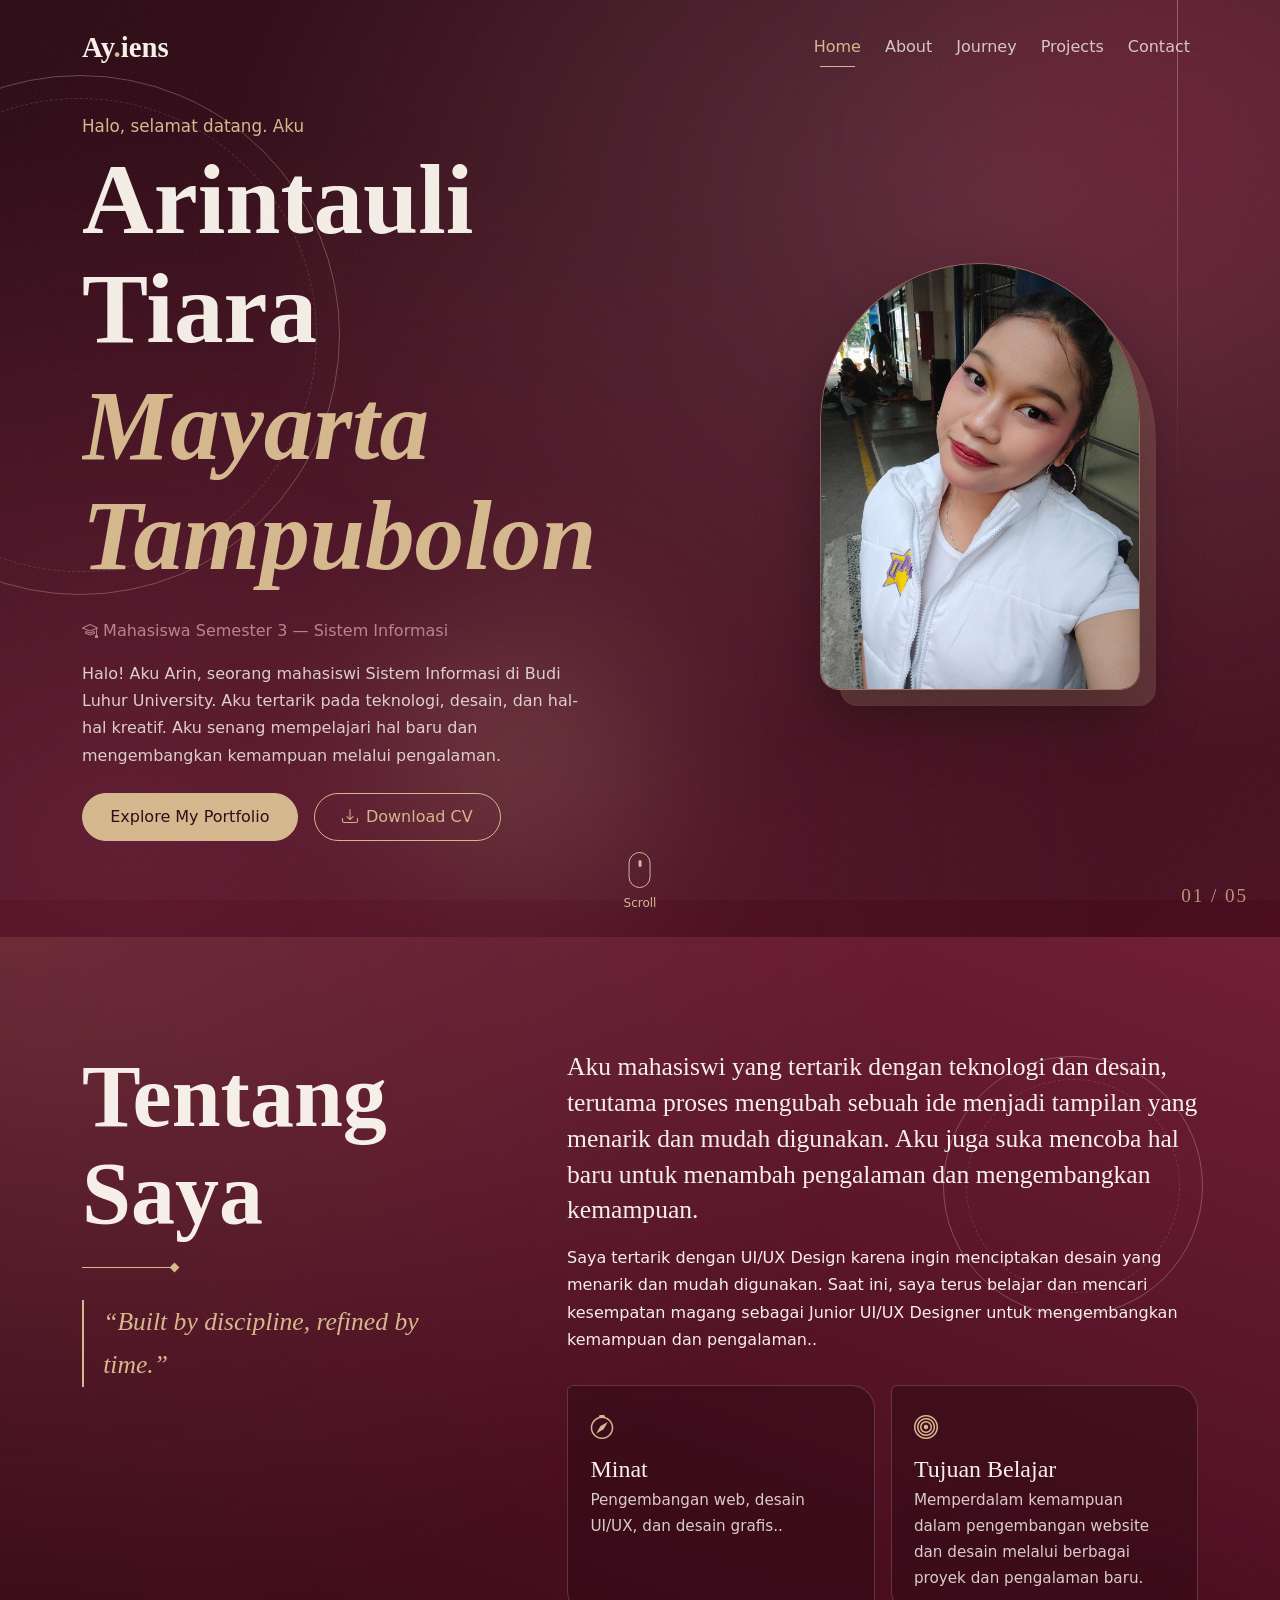
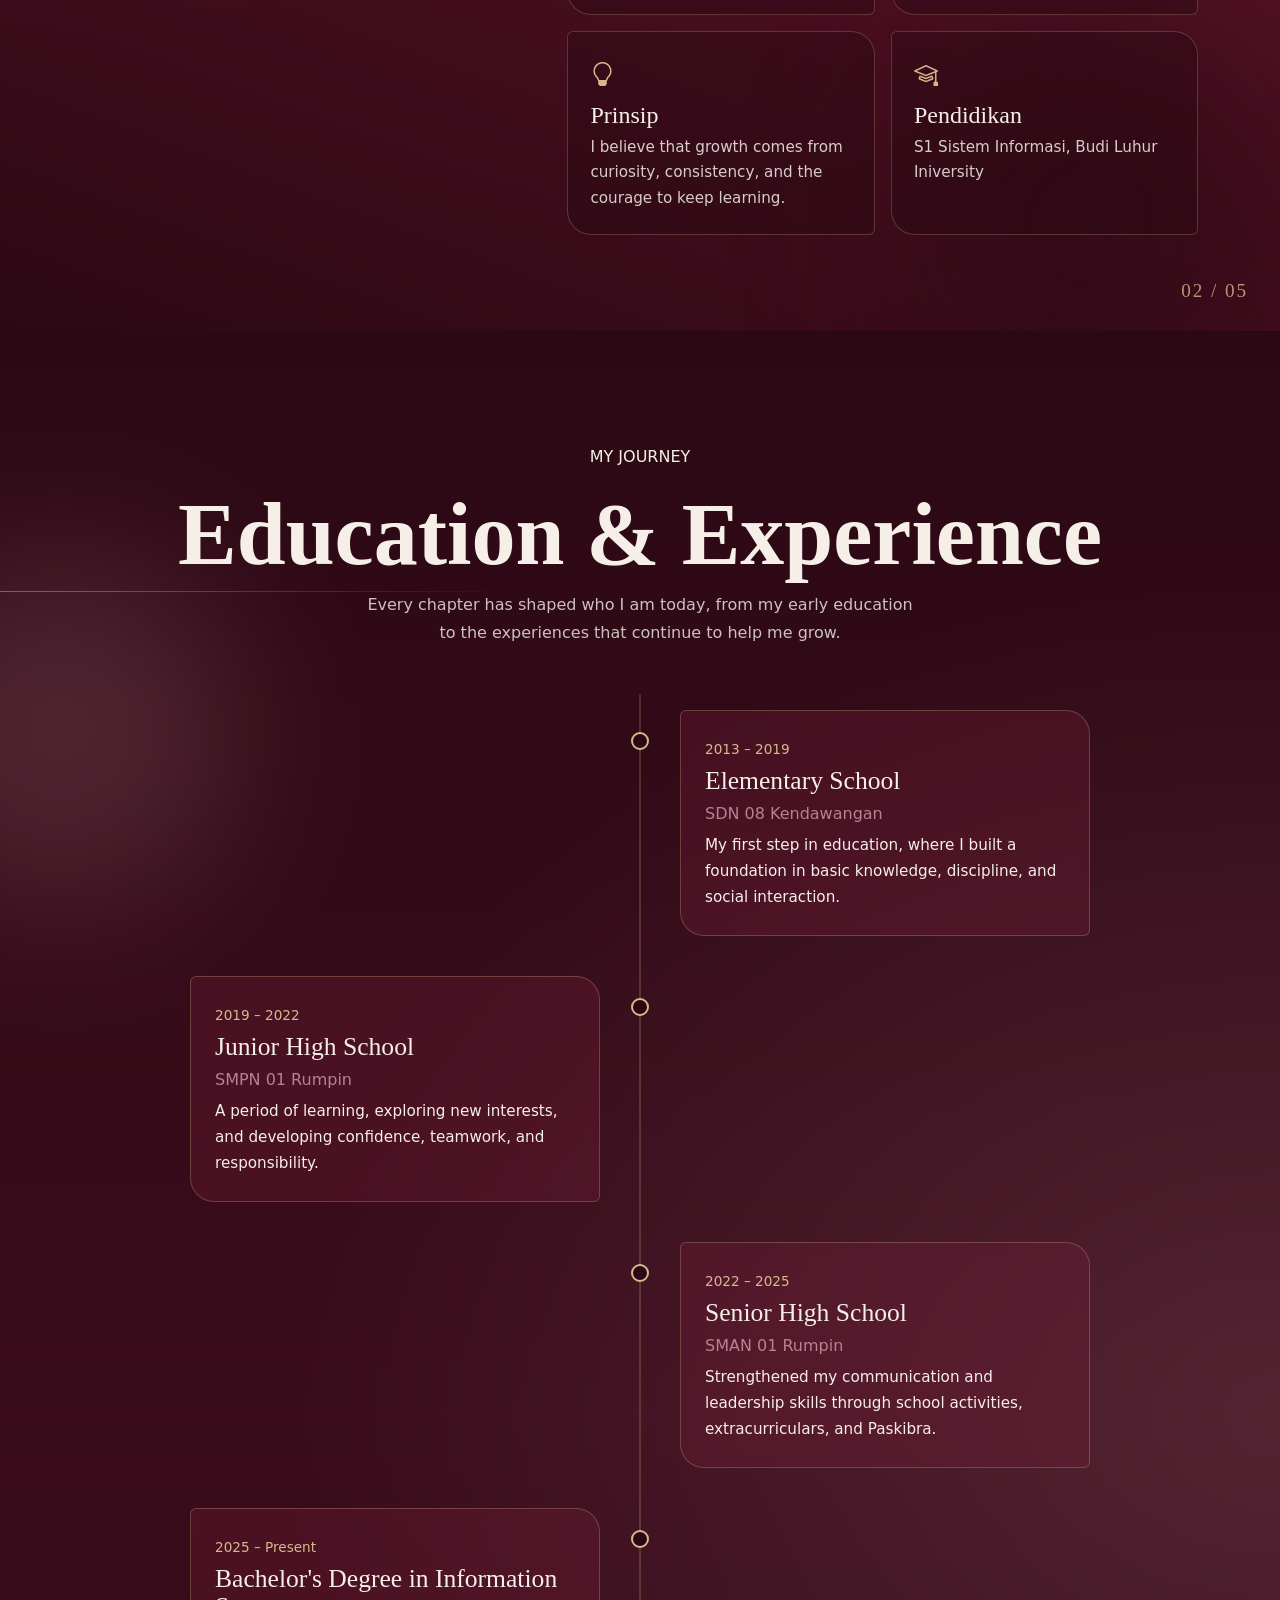
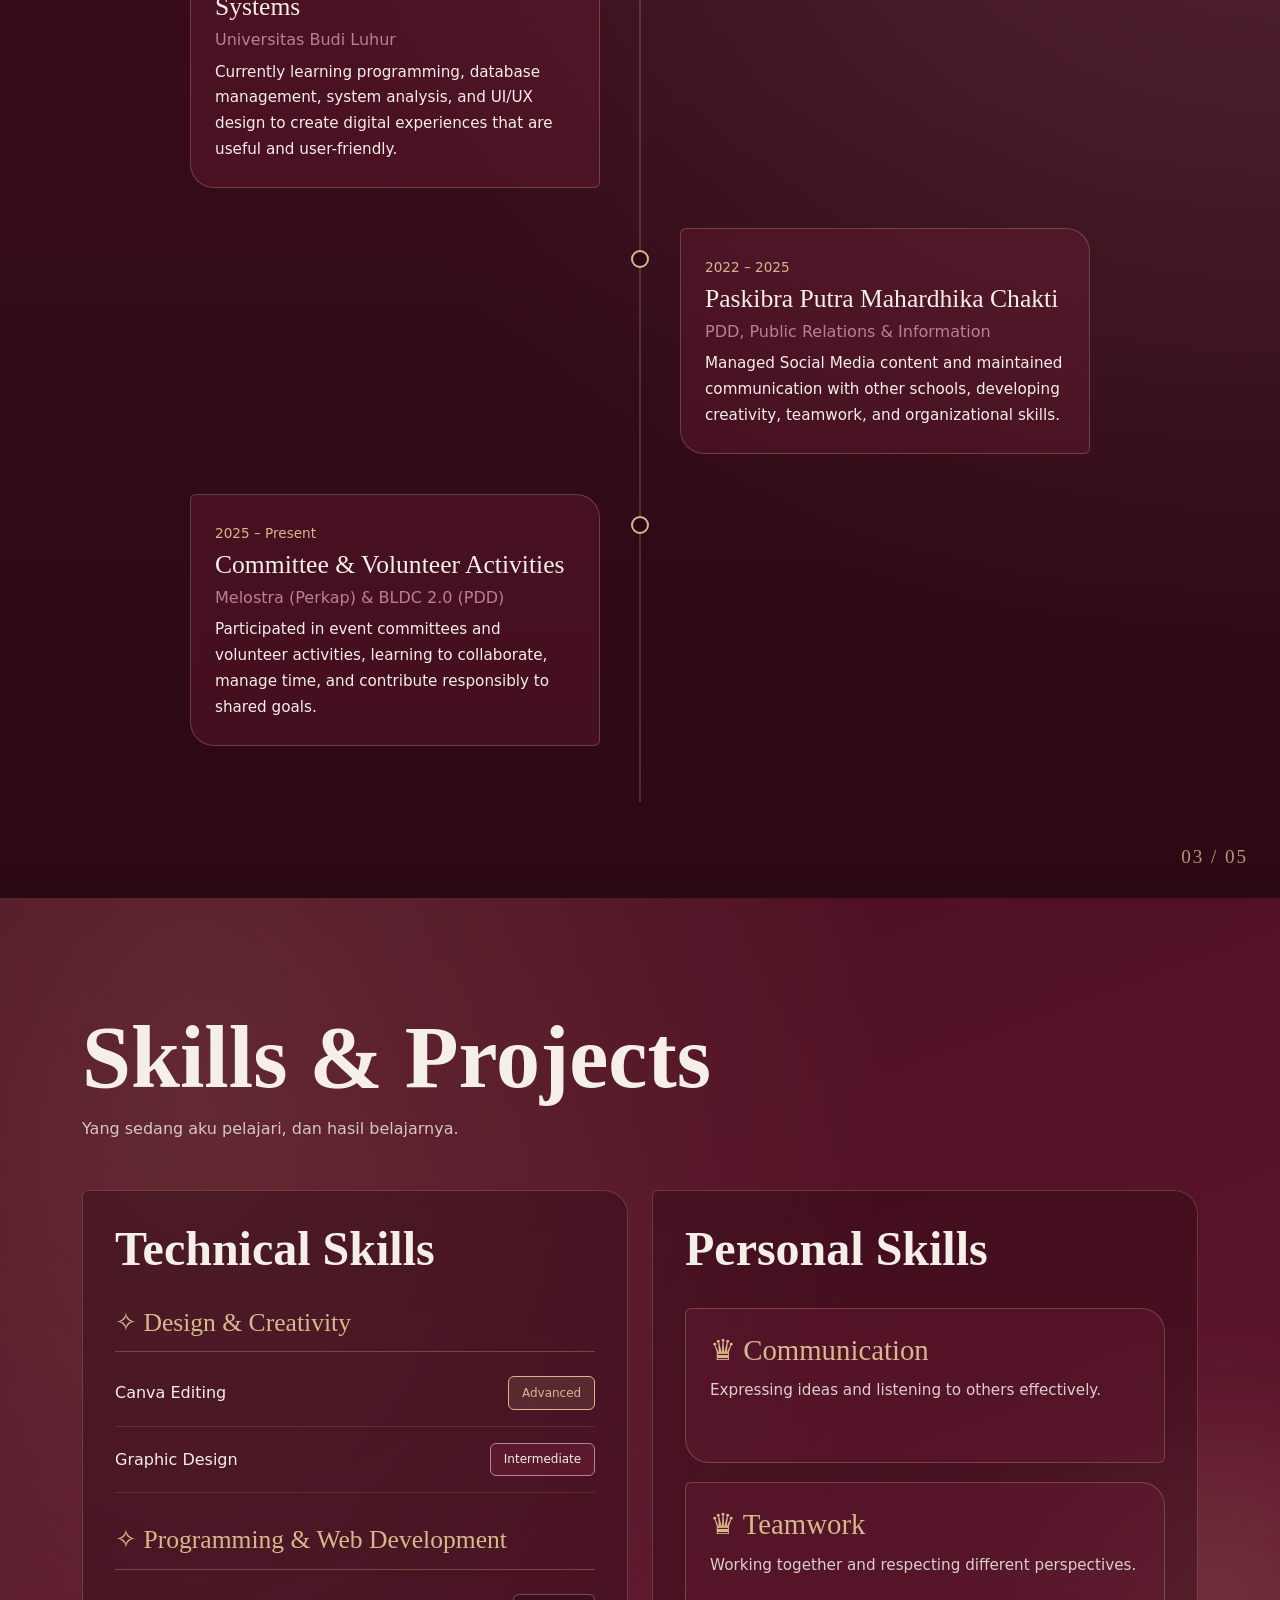
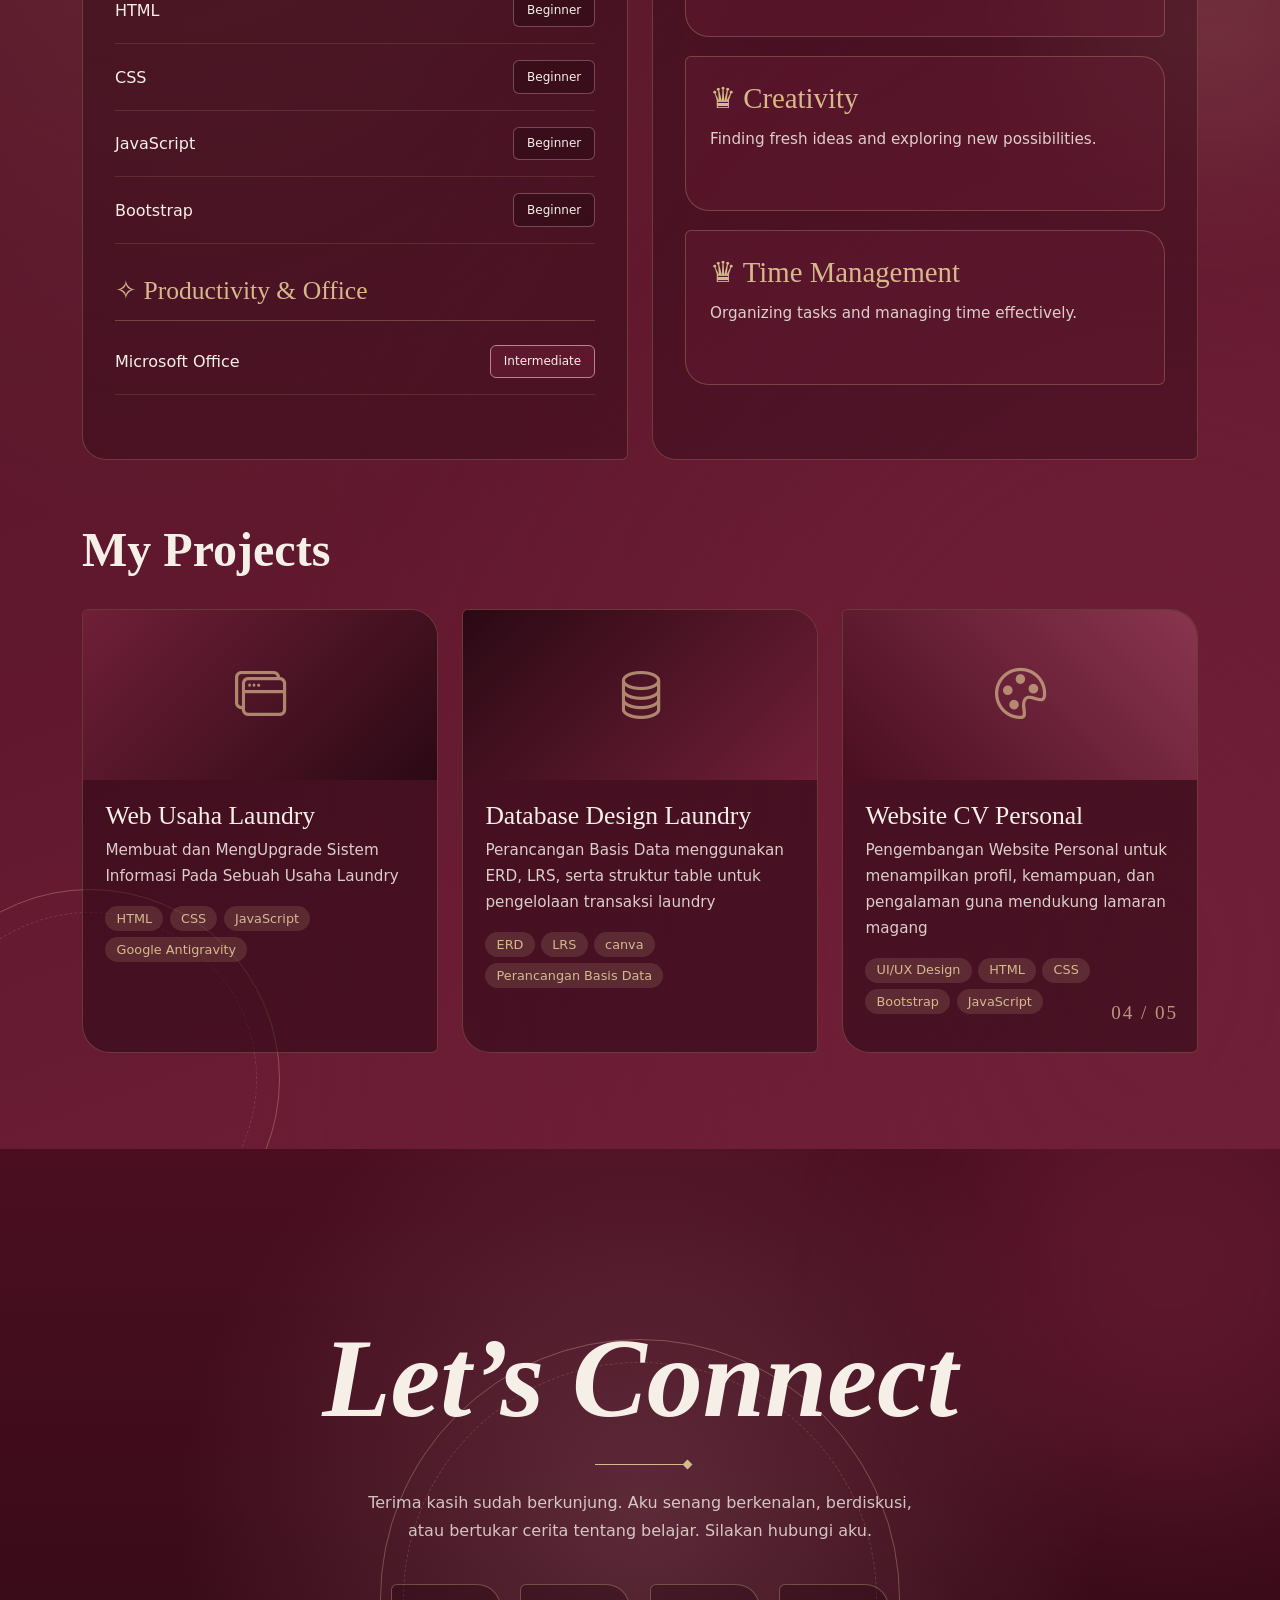
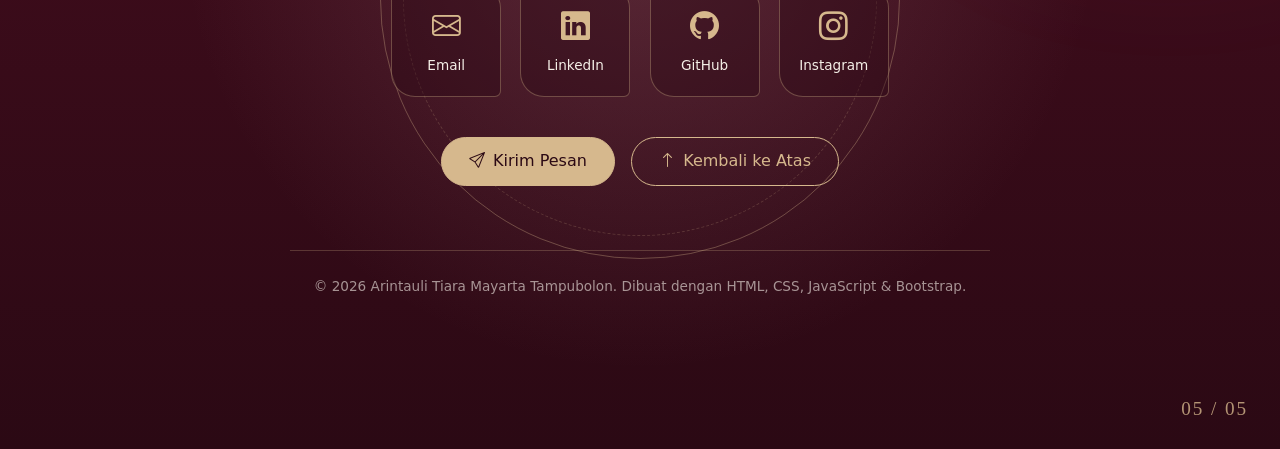
==== commit f95f6c98: "Update index.html" ====
--- a/index.html
+++ b/index.html
@@ -436,10 +436,10 @@
           <a href="mailto:tiaramyrt@gmail.com" class="contact-link reveal">
             <i class="bi bi-envelope"></i><span>Email</span>
           </a>
-          <a href="https://linkedin.com/in/username" target="_blank" rel="noopener" class="contact-link reveal">
+          <a href="https://linkedin.com/in/arintauli-tiara-mayarta-tampubolon-998a21446" target="_blank" rel="noopener" class="contact-link reveal">
             <i class="bi bi-linkedin"></i><span>LinkedIn</span>
           </a>
-          <a href="https://github.com/arintauli-tiara-mayarta-tampubolon-998a21446" target="_blank" rel="noopener" class="contact-link reveal">
+          <a href="https://github.com/arintaulee" target="_blank" rel="noopener" class="contact-link reveal">
             <i class="bi bi-github"></i><span>GitHub</span>
           </a>
           <a href="https://instagram.com/arinisnthere" target="_blank" rel="noopener" class="contact-link reveal">
--- a/style.css
+++ b/style.css
@@ -1,1468 +1,414 @@
-@import url('https://fonts.googleapis.com/css2?family=Cinzel:wght@400;500;600;700&family=Playfair+Display:ital,wght@0,400;0,500;0,600;0,700;1,400;1,500&family=Poppins:wght@300;400;500;600&family=Great+Vibes&display=swap');
-
-/* ==========================================
-MY ROYAL CV
-ROYAL VINTAGE SCRAPBOOK
-Burgundy â€¢ Antique Gold â€¢ Lace â€¢ Magazine
-========================================== */
-
 :root {
-  --dark-green: #35030b;
-  --moss-green: #8f182c;
-  --beige: #f3e4c6;
-  --rosy-brown: #c7a15a;
-  --midnight-green: #650b1a;
-  --ink: #31050b;
-  --muted-ink: #e0c7b5;
-
-  --burgundy: #720b20;
-  --burgundy-dark: #250108;
-  --burgundy-light: #9b263b;
-  --gold: #c7a15a;
-  --paper: #ead7b5;
-
-  --glass: rgba(65, 4, 16, 0.92);
-  --border: rgba(199, 161, 90, 0.48);
-  --shadow: 0 14px 35px rgba(0, 0, 0, 0.25);
-
-  --font-title: 'Cinzel', serif;
-  --font-display: 'Playfair Display', serif;
-  --font-body: 'Poppins', sans-serif;
-  --font-script: 'Great Vibes', cursive;
-}
-
-/* RESET */
-
-* {
-  box-sizing: border-box;
+  --burgundy-deep: #4A0E20;
+  --wine-dark: #2B0914;
+  --burgundy-rich: #701F38;
+  --rose: #B9828F;
+  --gold: #D6B88D;
+  --ivory: #F5EFE7;
+
+  --font-heading: 'Cormorant Garamond', Georgia, serif;
+  --font-body: 'DM Sans', system-ui, sans-serif;
+}
+
+html { scroll-behavior: smooth; scroll-padding-top: 70px; }
+
+body {
+  font-family: var(--font-body);
+  background: var(--wine-dark);
+  color: var(--ivory);
+  line-height: 1.7;
+  overflow-x: hidden;
+}
+
+h1, h2, h3 { font-family: var(--font-heading); line-height: 1.1; }
+a { text-decoration: none; }
+
+body::before {
+  content: "";
+  position: fixed; inset: 0; z-index: 999;
+  pointer-events: none; opacity: .07;
+  background-image: url("data:image/svg+xml,%3Csvg xmlns='http://www.w3.org/2000/svg' width='160' height='160'%3E%3Cfilter id='n'%3E%3CfeTurbulence type='fractalNoise' baseFrequency='.8' numOctaves='2'/%3E%3C/filter%3E%3Crect width='100%25' height='100%25' filter='url(%23n)'/%3E%3C/svg%3E");
+}
+
+.scroll-progress {
+  position: fixed; top: 0; left: 0; height: 3px; width: 0;
+  background: linear-gradient(90deg, var(--rose), var(--gold));
+  z-index: 1100;
+}
+
+a:focus-visible, button:focus-visible { outline: 2px solid var(--gold); outline-offset: 3px; }
+
+.section {
+  position: relative;
+  min-height: 100vh;
+  padding: 7rem 0 6rem;
+  overflow: hidden;
+  display: flex; align-items: center;
+}
+.section > .container { position: relative; z-index: 2; }
+
+.section-home {
+  background:
+    radial-gradient(ellipse at 80% 20%, rgba(185,130,143,.28), transparent 55%),
+    radial-gradient(ellipse at 10% 90%, rgba(112,31,56,.7), transparent 60%),
+    linear-gradient(135deg, var(--wine-dark), var(--burgundy-deep));
+}
+.section-about {
+  background:
+    radial-gradient(ellipse at 0% 0%, rgba(214,184,141,.14), transparent 50%),
+    linear-gradient(200deg, var(--burgundy-rich), var(--burgundy-deep) 55%, var(--wine-dark));
+}
+.section-journey {
+  background:
+    radial-gradient(ellipse at 100% 50%, rgba(185,130,143,.2), transparent 55%),
+    linear-gradient(180deg, var(--wine-dark), #3a0c1b 50%, var(--wine-dark));
+}
+.section-projects {
+  background:
+    radial-gradient(ellipse at 15% 10%, rgba(214,184,141,.15), transparent 45%),
+    radial-gradient(ellipse at 90% 90%, rgba(112,31,56,.8), transparent 55%),
+    linear-gradient(160deg, var(--burgundy-deep), var(--burgundy-rich));
+}
+.section-contact {
+  background:
+    radial-gradient(circle at 50% 40%, rgba(185,130,143,.25), transparent 55%),
+    linear-gradient(180deg, var(--burgundy-deep), var(--wine-dark));
+  flex-direction: column; justify-content: center;
+}
+
+.blob {
+  position: absolute; border-radius: 50%;
+  filter: blur(80px); opacity: .55; z-index: 1;
+  pointer-events: none; animation: float 14s ease-in-out infinite;
+}
+.blob-rose      { width: 420px; height: 420px; background: var(--burgundy-rich); top: -80px; right: -100px; }
+.blob-gold      { width: 280px; height: 280px; background: var(--gold); opacity: .18; bottom: 5%; left: 30%; animation-delay: -5s; }
+.blob-wine      { width: 380px; height: 380px; background: var(--wine-dark); bottom: -80px; right: 0; }
+.blob-rose-soft { width: 360px; height: 360px; background: var(--rose); opacity: .22; top: 10%; left: -120px; }
+.blob-gold-soft { width: 300px; height: 300px; background: var(--gold); opacity: .15; top: 30%; right: -80px; }
+
+@keyframes float {
+  0%, 100% { transform: translateY(0) scale(1); }
+  50%      { transform: translateY(-30px) scale(1.06); }
+}
+
+.ring {
+  position: absolute; border-radius: 50%; z-index: 1; pointer-events: none;
+  border: 1px solid rgba(214,184,141,.35);
+}
+.ring::after {
+  content: ""; position: absolute; inset: 22px; border-radius: 50%;
+  border: 1px dashed rgba(214,184,141,.2);
+}
+.ring-lg { width: 520px; height: 520px; top: 8%; left: -180px; }
+.ring-md { width: 380px; height: 380px; bottom: -120px; left: -100px; }
+.ring-sm { width: 260px; height: 260px; top: 12%; right: 6%; }
+.ring-center { left: 50%; top: 50%; margin: -260px 0 0 -260px; }
+
+.gold-line { position: absolute; z-index: 1; background: linear-gradient(var(--gold), transparent); opacity: .45; }
+.gold-line-v { width: 1px; height: 55%; right: 8%; top: 0; }
+.gold-line-h { height: 1px; width: 40%; left: 0; top: 12%; background: linear-gradient(90deg, var(--gold), transparent); }
+
+.gold-rule { width: 90px; height: 1px; background: var(--gold); margin: 1.5rem 0; position: relative; }
+.gold-rule::after { content: ""; position: absolute; right: -6px; top: -3px; width: 7px; height: 7px; background: var(--gold); transform: rotate(45deg); }
+
+.section-number {
+  position: absolute; right: 2rem; bottom: 1.5rem; z-index: 2;
+  font-family: var(--font-heading); font-size: 1.2rem; color: var(--gold); opacity: .8; letter-spacing: .1em;
+}
+
+.navbar { padding: 1.1rem 0; transition: background .35s, padding .35s, box-shadow .35s; background: transparent; }
+.navbar.scrolled {
+  background: rgba(74,14,32,.85);
+  backdrop-filter: blur(10px); -webkit-backdrop-filter: blur(10px);
+  padding: .6rem 0; box-shadow: 0 6px 24px rgba(0,0,0,.25);
+}
+.brand { font-family: var(--font-heading); font-size: 1.8rem; font-weight: 700; color: var(--ivory); }
+.brand span { color: var(--gold); }
+
+.navbar .nav-link { color: rgba(245,239,231,.8); position: relative; padding: .5rem .9rem; transition: color .3s; }
+.navbar .nav-link::after { /* garis emas di bawah menu */
+  content: ""; position: absolute; left: .9rem; right: .9rem; bottom: 2px; height: 1px;
+  background: var(--gold); transform: scaleX(0); transition: transform .3s;
+}
+.navbar .nav-link:hover, .navbar .nav-link.active { color: var(--gold); }
+.navbar .nav-link:hover::after, .navbar .nav-link.active::after { transform: scaleX(1); }
+.navbar-toggler { border-color: rgba(214,184,141,.5); }
+
+.btn { border-radius: 50px; padding: .7rem 1.7rem; font-weight: 500; transition: transform .3s, box-shadow .3s, background .3s, color .3s; }
+.btn-sm { padding: .4rem 1rem; }
+.btn-gold { background: var(--gold); color: var(--wine-dark); border: 1px solid var(--gold); }
+.btn-gold:hover { background: var(--ivory); color: var(--burgundy-deep); transform: translateY(-3px); box-shadow: 0 10px 22px rgba(214,184,141,.3); }
+.btn-outline-gold { background: transparent; color: var(--gold); border: 1px solid var(--gold); }
+.btn-outline-gold:hover { background: rgba(214,184,141,.15); color: var(--ivory); transform: translateY(-3px); }
+
+.intro-label { color: var(--gold); font-size: 1.05rem; margin-bottom: .3rem; }
+.hero-name { font-size: clamp(3.2rem, 8vw, 6.2rem); font-weight: 600; margin-bottom: 1.2rem; }
+.hero-name .line { display: block; overflow: hidden; padding-bottom: .08em; }          /* mask untuk text reveal */
+.hero-name .line > span { display: block; transform: translateY(110%); animation: textUp .9s cubic-bezier(.2,.8,.2,1) forwards; animation-delay: var(--d); }
+.hero-name .line:nth-child(2) > span { font-style: italic; color: var(--gold); }
+@keyframes textUp { to { transform: translateY(0); } }
+
+.hero-status { color: var(--rose); font-weight: 500; }
+.hero-desc { max-width: 520px; color: rgba(245,239,231,.85); }
+
+.intro { opacity: 0; animation: fadeIn .9s ease forwards; animation-delay: var(--d, 0s); }
+@keyframes fadeIn { from { opacity: 0; transform: translateY(18px); } to { opacity: 1; transform: none; } }
+
+.photo-frame {
+  position: relative; width: min(320px, 80%); aspect-ratio: 3/4; margin: 0 auto;
+  border-radius: 200px 200px 24px 24px; background: linear-gradient(160deg, var(--burgundy-rich), var(--wine-dark));
+  border: 1px solid rgba(214,184,141,.5);
+  box-shadow: 18px 18px 0 -2px rgba(214,184,141,.18), 0 30px 60px rgba(0,0,0,.4);
+  overflow: hidden; display: flex; align-items: center; justify-content: center;
+}
+.photo-frame img { position: absolute; inset: 0; width: 100%; height: 100%; object-fit: cover; }
+.photo-placeholder { font-size: 7rem; color: rgba(214,184,141,.4); }
+
+.scroll-indicator { position: absolute; bottom: 1.5rem; left: 50%; transform: translateX(-50%); z-index: 2; text-align: center; color: var(--gold); }
+.scroll-indicator small { display: block; font-size: .75rem; margin-top: .3rem; }
+.mouse { display: block; width: 22px; height: 36px; border: 1.5px solid var(--gold); border-radius: 14px; margin: 0 auto; position: relative; }
+.wheel { position: absolute; left: 50%; top: 7px; width: 3px; height: 7px; margin-left: -1.5px; background: var(--gold); border-radius: 2px; animation: wheel 1.8s infinite; }
+@keyframes wheel { 0% { opacity: 1; transform: translateY(0); } 100% { opacity: 0; transform: translateY(14px); } }
+
+.display-heading { font-size: clamp(3rem, 7vw, 5.5rem); font-weight: 600; }
+.lead-text { font-size: 1.25rem; font-family: var(--font-heading); font-size: 1.6rem; line-height: 1.4; }
+.quote {
+  font-family: var(--font-heading); font-style: italic; font-size: 1.6rem; color: var(--gold);
+  border-left: 2px solid var(--gold); padding-left: 1.2rem; margin-top: 2rem; max-width: 380px;
+}
+.info-card {
+  height: 100%; padding: 1.4rem; border-radius: 6px 24px 6px 24px;
+  background: rgba(43,9,20,.45); border: 1px solid rgba(214,184,141,.25);
+  transition: transform .3s, border-color .3s;
+}
+.info-card:hover { transform: translateY(-5px); border-color: var(--gold); }
+.info-card i { font-size: 1.5rem; color: var(--gold); }
+.info-card h3 { font-size: 1.5rem; margin: .4rem 0; }
+.info-card p { margin: 0; font-size: .95rem; color: rgba(245,239,231,.85); }
+
+.section-sub { max-width: 560px; color: rgba(245,239,231,.8); }
+
+.timeline { position: relative; max-width: 900px; margin: 0 auto; padding: 1rem 0; }
+.timeline::before, .timeline-fill { 
+  content: ""; position: absolute; left: 50%; top: 0; width: 2px; margin-left: -1px;
+}
+.timeline::before { height: 100%; background: rgba(214,184,141,.2); }
+.timeline-fill { height: 0; background: linear-gradient(var(--gold), var(--rose)); box-shadow: 0 0 12px rgba(214,184,141,.6); z-index: 1; } 
+
+.timeline-item { position: relative; width: 50%; padding: 0 2.5rem 2.5rem 0; }
+.timeline-item:nth-child(odd)  { left: 0; }
+.timeline-item:nth-child(even) { left: 50%; padding: 0 0 2.5rem 2.5rem; }
+.timeline-dot {
+  position: absolute; top: 1.4rem; right: -9px; width: 18px; height: 18px; z-index: 2;
+  background: var(--wine-dark); border: 2px solid var(--gold); border-radius: 50%;
+}
+.timeline-item:nth-child(even) .timeline-dot { right: auto; left: -9px; }
+
+.t-card {
+  padding: 1.5rem; border-radius: 6px 24px 6px 24px;
+  background: rgba(112,31,56,.35); border: 1px solid rgba(214,184,141,.28);
+  backdrop-filter: blur(4px); transition: transform .3s, border-color .3s;
+}
+.t-card:hover { transform: translateY(-4px); border-color: var(--gold); }
+.t-date { color: var(--gold); font-size: .85rem; font-weight: 500; }
+.t-card h3 { font-size: 1.6rem; margin: .3rem 0; }
+.t-place { color: var(--rose); font-weight: 500; margin-bottom: .4rem; }
+.t-card p:last-child { margin: 0; font-size: .95rem; }
+
+.skill { padding: 1.2rem; border-radius: 12px; background: rgba(43,9,20,.4); border: 1px solid rgba(214,184,141,.2); height: 100%; }
+.skill-top { display: flex; justify-content: space-between; align-items: center; margin-bottom: .7rem; }
+.skill-top i { color: var(--gold); margin-right: .4rem; }
+.skill-top small { color: var(--rose); }
+.skill-bar { height: 6px; border-radius: 6px; background: rgba(245,239,231,.12); overflow: hidden; }
+.skill-bar span { display: block; height: 100%; width: 0; border-radius: 6px; background: linear-gradient(90deg, var(--rose), var(--gold)); transition: width 1.2s ease .3s; }
+.skill.show .skill-bar span { width: var(--level); } 
+
+.chips { display: flex; flex-wrap: wrap; gap: .6rem; }
+.chip { padding: .35rem 1rem; border-radius: 50px; border: 1px solid rgba(214,184,141,.4); color: var(--ivory); font-size: .9rem; }
+
+.project-card {
+  height: 100%; border-radius: 6px 28px 6px 28px; overflow: hidden;
+  background: rgba(43,9,20,.55); border: 1px solid rgba(214,184,141,.25);
+  transition: transform .35s, box-shadow .35s, border-color .35s;
+}
+.project-card:hover { transform: translateY(-8px); border-color: var(--gold); box-shadow: 0 20px 40px rgba(0,0,0,.35); }
+.project-thumb {
+  height: 170px; display: flex; align-items: center; justify-content: center;
+  font-size: 3.2rem; color: rgba(214,184,141,.7);
+  background: linear-gradient(135deg, var(--burgundy-rich), var(--wine-dark));
+}
+.thumb-2 { background: linear-gradient(135deg, var(--wine-dark), var(--burgundy-rich)); }
+.thumb-3 { background: linear-gradient(45deg, var(--burgundy-deep), #8a3550); }
+.project-thumb img { width: 100%; height: 100%; object-fit: cover; }
+.project-body { padding: 1.4rem; }
+.project-body h3 { font-size: 1.6rem; }
+.project-body p { font-size: .95rem; color: rgba(245,239,231,.85); }
+.tags { display: flex; flex-wrap: wrap; gap: .4rem; margin-bottom: 1rem; }
+.tags span { font-size: .8rem; padding: .1rem .7rem; border-radius: 50px; background: rgba(214,184,141,.15); color: var(--gold); }
+
+.achievement { display: flex; gap: 1.2rem; align-items: center; padding: 1.4rem; border-radius: 12px; border: 1px dashed rgba(214,184,141,.5); }
+.achievement i { font-size: 2rem; color: var(--gold); }
+.achievement h3 { font-size: 1.5rem; margin: 0; }
+.achievement p { margin: 0; color: rgba(245,239,231,.8); }
+
+.contact-heading { font-size: clamp(3.5rem, 10vw, 7rem); font-style: italic; }
+.contact-links { display: flex; flex-wrap: wrap; justify-content: center; gap: 1.2rem; margin: 2.5rem 0; }
+.contact-link {
+  width: 110px; padding: 1.1rem .5rem; border-radius: 6px 24px 6px 24px;
+  border: 1px solid rgba(214,184,141,.35); color: var(--ivory); background: rgba(43,9,20,.4);
+  transition: transform .3s, border-color .3s, color .3s;
+}
+.contact-link i { display: block; font-size: 1.8rem; color: var(--gold); transition: transform .3s; }
+.contact-link span { font-size: .85rem; }
+.contact-link:hover { transform: translateY(-6px); border-color: var(--gold); color: var(--gold); }
+.contact-link:hover i { transform: scale(1.2); }
+.footer { position: relative; z-index: 2; margin-top: 4rem; padding-top: 1.5rem; width: 80%; max-width: 700px; text-align: center; font-size: .85rem; color: rgba(245,239,231,.6); border-top: 1px solid rgba(214,184,141,.25); }
+
+.reveal { opacity: 0; transform: translateY(30px); transition: opacity .8s ease, transform .8s ease; }
+.reveal[data-reveal="left"]  { transform: translateX(-40px); }
+.reveal[data-reveal="right"] { transform: translateX(40px); }
+.reveal.show { opacity: 1; transform: none; }
+
+@media (max-width: 991.98px) {
+  .navbar-collapse { background: rgba(43,9,20,.96); border-radius: 12px; padding: 1rem; margin-top: .6rem; }
+  .section { padding: 6rem 0 5rem; min-height: auto; }
+  .section-home { min-height: 100vh; }
+  .gold-line-v, .ring-sm { display: none; }
+}
+
+@media (max-width: 767.98px) {
+  .timeline::before, .timeline-fill { left: 12px; }
+  .timeline-item, .timeline-item:nth-child(even) { width: 100%; left: 0; padding: 0 0 2rem 2.8rem; }
+  .timeline-dot, .timeline-item:nth-child(even) .timeline-dot { left: 3px; right: auto; }
+  .timeline-item.reveal[data-reveal] { transform: translateY(30px); }
+  .timeline-item.reveal.show { transform: none; }
+  .blob { width: 260px !important; height: 260px !important; }
+  .section-number { right: 1rem; font-size: 1rem; }
+  .contact-link { width: calc(50% - .6rem); }
+}
+
+@media (prefers-reduced-motion: reduce) {
+  html { scroll-behavior: auto; }
+  *, *::before, *::after { animation-duration: .01ms !important; animation-delay: 0s !important; transition-duration: .01ms !important; }
+  .hero-name .line > span, .intro, .reveal { opacity: 1; transform: none; }
+}
+
+.skills-panel {
+  height: 100%;
+  padding: 2rem;
+  background: rgba(43, 9, 20, .4);
+  border: 1px solid rgba(214, 184, 141, .25);
+  border-radius: 6px 24px 6px 24px;
+}
+
+.skills-title {
+  font-family: var(--font-heading);
+  color: var(--ivory);
+  font-size: clamp(2rem, 4vw, 3rem);
+  font-weight: 600;
+  margin-bottom: 2rem;
+}
+
+.skill-category {
+  margin-bottom: 2rem;
+}
+
+.skill-category h4 {
+  font-family: var(--font-heading);
+  color: var(--gold);
+  font-size: 1.6rem;
+  padding-bottom: .8rem;
+  border-bottom: 1px solid rgba(214,184,141,.3);
+}
+
+.skill-item {
+  display: flex;
+  align-items: center;
+  justify-content: space-between;
+  gap: 1rem;
+  padding: 1rem 0;
+  color: var(--ivory);
+  border-bottom: 1px solid rgba(214,184,141,.15);
+}
+
+.skill-badge {
+  font-family: var(--font-body);
+  font-size: .75rem;
+  padding: .35rem .8rem;
+  border-radius: 6px;
+  white-space: nowrap;
+}
+
+.skill-badge.advanced {
+  color: var(--gold);
+  background: rgba(214,184,141,.12);
+  border: 1px solid var(--gold);
+}
+
+.skill-badge.intermediate {
+  color: var(--ivory);
+  background: rgba(112,31,56,.5);
+  border: 1px solid var(--rose);
+}
+
+.skill-badge.beginner {
+  color: var(--ivory);
+  background: rgba(43,9,20,.5);
+  border: 1px solid rgba(185,130,143,.5);
+}
+
+.personal-skill-card {
+  padding: 1.5rem;
+  margin-bottom: 1.2rem;
+  min-height: 155px;
+  background: rgba(112,31,56,.35);
+  border: 1px solid rgba(214,184,141,.28);
+  border-radius: 6px 24px 6px 24px;
+  transition: transform .3s, border-color .3s;
+}
+
+.personal-skill-card h4 {
+  font-family: var(--font-heading);
+  font-size: 1.8rem;
+  color: var(--gold);
+  margin-bottom: .7rem;
+}
+
+.personal-skill-card p {
+  font-family: var(--font-body);
+  font-size: .95rem;
+  color: rgba(245,239,231,.85);
+  line-height: 1.7;
   margin: 0;
-  padding: 0;
-}
-
-html {
-  scroll-behavior: smooth;
-  scroll-padding-top: 100px;
-}
-
-body {
-  min-height: 100vh;
-  overflow-x: hidden;
-  color: var(--beige);
-  font-family: var(--font-display);
-  line-height: 1.8;
-
-  background:
-    radial-gradient(
-      ellipse at 12% 8%,
-      rgba(155, 38, 59, 0.22),
-      transparent 35%
-    ),
-    radial-gradient(
-      ellipse at 90% 75%,
-      rgba(199, 161, 90, 0.07),
-      transparent 35%
-    ),
-    var(--burgundy-dark);
-}
-
-a {
-  color: inherit;
-  text-decoration: none;
-}
-
-img {
-  display: block;
-  max-width: 100%;
-}
-
-button {
-  font: inherit;
-}
-
-::selection {
-  color: var(--beige);
-  background: var(--burgundy-light);
-}
-
-/* PAGE BACKGROUND */
-
-.page {
-  min-height: 100vh;
-  background:
-    radial-gradient(
-      circle at 15% 20%,
-      rgba(155, 38, 59, 0.18),
-      transparent 32%
-    ),
-    linear-gradient(
-      135deg,
-      #4b0714 0%,
-      #35030b 48%,
-      #250108 100%
-    );
-}
-
-/* TYPOGRAPHY */
-
-h1,
-h2,
-h3,
-h4 {
-  color: var(--beige);
-  font-family: var(--font-title);
-  font-weight: 500;
-  line-height: 1.35;
-}
-
-h1 {
-  font-size: clamp(2.5rem, 5vw, 5rem);
-  margin-bottom: 20px;
-  overflow-wrap: anywhere;
-}
-
-h2 {
-  font-size: clamp(1.8rem, 3.5vw, 3rem);
-  margin-bottom: 16px;
-}
-
-h3 {
-  font-size: 1.15rem;
-  margin-bottom: 10px;
-}
-
-p {
-  color: var(--muted-ink);
-  margin-bottom: 14px;
-}
-
-.gold,
-.magic-text {
-  color: var(--gold);
-}
-
-.magic-text {
-  font-style: italic;
-}
-
-.eyebrow {
-  color: var(--gold);
-  font-family: var(--font-body);
-  font-size: 0.68rem;
-  letter-spacing: 3px;
-  text-transform: uppercase;
-  margin-bottom: 18px;
-}
-
-.eyebrow::before {
-  content: 'âœ§ ';
-}
-
-.eyebrow::after {
-  content: ' âœ§';
-}
-
-.ornament {
-  color: var(--gold);
-  text-align: center;
-  margin-top: 25px;
-  letter-spacing: 7px;
-}
-
-/* NAVBAR */
-
-.navbar {
-  position: sticky;
-  top: 0;
-  z-index: 1000;
-
-  display: flex;
-  justify-content: space-between;
-  align-items: center;
-  flex-wrap: wrap;
-  gap: 18px;
-
-  padding: 18px 5%;
-  background: rgba(37, 1, 8, 0.96);
-  border-bottom: 1px solid var(--gold);
-  box-shadow: 0 5px 25px rgba(0, 0, 0, 0.2);
-  backdrop-filter: blur(14px);
-}
-
-.brand {
-  color: var(--beige);
-  font-family: var(--font-title);
-  font-size: 0.95rem;
-  font-weight: 600;
-  letter-spacing: 2px;
-  white-space: nowrap;
-}
-
-.brand::before {
-  content: 'â™› ';
-  color: var(--gold);
-  font-size: 1.3rem;
-}
-
-.nav-links {
-  display: flex;
-  justify-content: flex-end;
-  align-items: center;
-  flex-wrap: wrap;
-  gap: 10px 20px;
-  list-style: none;
-}
-
-.nav-links a {
-  position: relative;
-  color: var(--muted-ink);
-  font-family: var(--font-body);
-  font-size: 0.69rem;
-  letter-spacing: 0.5px;
-  transition: color 0.3s ease;
-}
-
-.nav-links a::after {
-  content: '';
-  position: absolute;
-  left: 0;
-  bottom: -6px;
-  width: 0;
-  height: 1px;
-  background: var(--gold);
-  transition: width 0.3s ease;
-}
-
-.nav-links a:hover,
-.nav-links a.active {
-  color: var(--gold);
-}
-
-.nav-links a:hover::after,
-.nav-links a.active::after {
-  width: 100%;
-}
-
-/* MAIN */
-
-main {
-  width: min(1120px, 90%);
-  margin: 0 auto;
-  padding: 65px 0;
-}
-
-section {
-  margin-bottom: 55px;
-}
-
-/* HOME HERO */
-
-.hero {
-  min-height: 75vh;
-
-  display: grid;
-  grid-template-columns: 1.1fr 0.9fr;
-  align-items: center;
-  gap: 55px;
-}
-
-.hero-copy {
-  text-align: left;
-}
-
-.hero-copy > p:not(.eyebrow) {
-  max-width: 570px;
-}
-
-.hero-copy h1 {
-  font-size: clamp(3.5rem, 7vw, 6rem);
-  letter-spacing: -2px;
-  line-height: 1.05;
-}
-
-.hero-copy h1 .gold {
-  display: block;
-  font-family: var(--font-display);
-  font-style: italic;
-  font-weight: 400;
-}
-
-.hero-art {
-  position: relative;
-  text-align: center;
-}
-
-.portrait-frame {
-  position: relative;
-  width: min(340px, 100%);
-  height: 440px;
-  padding: 10px;
-  margin: 0 auto;
-
-  border: 1px solid var(--gold);
-  border-radius: 48% 48% 5px 5px;
-
-  background: var(--burgundy);
-  box-shadow: var(--shadow);
-  overflow: visible;
-}
-
-.portrait-frame::before {
-  content: 'â™›';
-  position: absolute;
-  z-index: 2;
-  top: -30px;
-  left: 50%;
-  transform: translateX(-50%);
-
-  color: var(--gold);
-  font-size: 34px;
-}
-
-.portrait-frame::after {
-  content: '';
-  position: absolute;
-  inset: 17px;
-  border: 1px solid rgba(199, 161, 90, 0.5);
-  border-radius: inherit;
-  pointer-events: none;
-}
-
-.portrait-frame img {
-  width: 100%;
-  height: 100%;
-  object-fit: cover;
-  border-radius: inherit;
-}
-
-.fairy-divider {
-  color: var(--gold);
-  text-align: center;
-  font-size: 1.3rem;
-  letter-spacing: 7px;
-  margin: 25px 0;
-}
-
-.fairy-caption {
-  position: relative;
-  display: inline-block;
-  margin-top: 20px;
-  padding: 9px 22px;
-
-  color: var(--beige);
-  background: var(--burgundy);
-  border: 1px solid var(--gold);
-  font-family: var(--font-script);
-  font-size: 1.8rem;
-
-  transform: rotate(-4deg);
-}
-
-/* BUTTONS */
-
-.btn {
-  display: inline-block;
-  margin: 16px 8px 0 0;
-  padding: 12px 24px;
-
-  color: var(--beige);
-  background: var(--burgundy);
-  border: 1px solid var(--gold);
-  border-radius: 0;
-
-  font-family: var(--font-body);
-  font-size: 0.73rem;
-  letter-spacing: 0.5px;
-  text-align: center;
-
-  transition: 0.3s ease;
-}
-
-.btn:hover {
-  color: var(--burgundy-dark);
-  background: var(--gold);
-  border-color: var(--gold);
-  transform: translateY(-3px);
-  box-shadow: var(--shadow);
-}
-
-.btn-outline {
-  color: var(--gold);
-  background: transparent;
-  border-color: var(--gold);
-}
-
-.btn-outline:hover {
-  color: var(--burgundy-dark);
-  background: var(--gold);
-}
-
-/* WELCOME PANEL */
-
-.welcome-note {
-  position: relative;
-  width: min(850px, 95%);
-  margin: 0 auto 65px;
-  padding: 40px;
-
-  text-align: center;
-  background: var(--glass);
-  border: 1px solid var(--border);
-  border-radius: 2px;
-  box-shadow: var(--shadow);
-}
-
-.welcome-note::before,
-.welcome-note::after {
-  content: 'âœ§';
-  position: absolute;
-  color: var(--gold);
-  font-size: 27px;
-}
-
-.welcome-note::before {
-  top: 10px;
-  left: 15px;
-}
-
-.welcome-note::after {
-  right: 15px;
-  bottom: 10px;
-}
-
-.welcome-note > p:not(.eyebrow) {
-  max-width: 650px;
-  margin: 0 auto 15px;
-}
-
-/* SECTION HEADINGS */
-
-.section-heading {
-  max-width: 800px;
-  margin: 0 auto 40px;
-  text-align: center;
-}
-
-.section-heading h2 {
-  font-size: clamp(2rem, 4vw, 3.2rem);
-}
-
-.section-heading h2::after {
-  content: ' âœ§';
-  color: var(--gold);
-  font-size: 0.65em;
-}
-
-/* PANELS AND CARDS */
-
-.panel,
-.card {
-  position: relative;
-  min-width: 0;
-  padding: 28px;
-
-  color: var(--beige);
-  background:
-    linear-gradient(
-      145deg,
-      rgba(116, 11, 32, 0.35),
-      rgba(37, 1, 8, 0.75)
-    );
-  border: 1px solid var(--border);
-  border-radius: 2px;
-  box-shadow: 0 8px 24px rgba(0, 0, 0, 0.13);
-}
-
-.card {
-  transition: transform 0.3s ease, box-shadow 0.3s ease;
-}
-
-.card:hover {
-  transform: translateY(-5px);
-  box-shadow: var(--shadow);
-  border-color: var(--gold);
-}
-
-.grid-2,
-.grid-3 {
-  display: grid;
-  gap: 24px;
-}
-
-.grid-2 {
-  grid-template-columns: repeat(2, minmax(0, 1fr));
-}
-
-.grid-3 {
-  grid-template-columns: repeat(3, minmax(0, 1fr));
-}
-
-.tag {
-  display: inline-block;
-  margin: 7px 5px 0 0;
-  padding: 5px 12px;
-
-  color: var(--gold);
-  background: rgba(199, 161, 90, 0.08);
-  border: 1px solid var(--border);
-  border-radius: 0;
-
-  font-family: var(--font-body);
-  font-size: 0.68rem;
-}
-
-/* SCRAPBOOK PHOTO */
-
-.photo-polaroid {
-  padding: 10px 10px 25px;
-  background: var(--paper);
-  color: var(--ink);
-  box-shadow: 0 10px 24px rgba(0, 0, 0, 0.3);
-  transform: rotate(-2deg);
-  transition: transform 0.3s ease;
-}
-
-.photo-polaroid:hover {
-  transform: rotate(0) translateY(-5px);
-}
-
-.photo-polaroid img {
-  width: 100%;
-  height: 250px;
-  object-fit: cover;
-}
-
-.photo-caption {
-  padding-top: 12px;
-  color: var(--ink);
-  text-align: center;
-  font-family: var(--font-script);
-  font-size: 1.8rem;
-}
-
-.lace-frame {
-  position: relative;
-  padding: 18px;
-  border: 1px solid var(--gold);
-  outline: 1px dashed var(--gold);
-  outline-offset: -7px;
-}
-
-.lace-frame img {
-  width: 100%;
-  height: 100%;
-  object-fit: cover;
-}
-
-/* TIMELINE */
-
-.timeline {
-  max-width: 800px;
-  margin: 0 auto;
-  padding-left: 30px;
-  border-left: 1px solid var(--gold);
-}
-
-.timeline-item {
-  position: relative;
-  margin-bottom: 35px;
-}
-
-.timeline-item::before {
-  content: 'âœ§';
-  position: absolute;
-  left: -40px;
-  top: 0;
-  color: var(--gold);
-  font-size: 1.2rem;
-}
-
-.timeline-item h3 {
-  margin: 7px 0 10px;
-  font-size: 1.2rem;
-}
-
-.year {
-  color: var(--gold);
-  font-family: var(--font-body);
-  font-size: 0.75rem;
-  letter-spacing: 1.5px;
-}
-
-/* EXPERIENCE */
-
-.experience-card {
-  display: flex;
-  flex-direction: column;
-  min-width: 0;
-  overflow: hidden;
-  padding: 14px;
-
-  background: var(--glass);
-  border: 1px solid var(--border);
-  border-radius: 2px;
-
-  transition: transform 0.3s ease;
-}
-
-.experience-card:hover {
-  transform: translateY(-5px);
-}
-
-.experience-card .image-frame {
-  width: 100%;
-  height: 220px;
-  padding: 5px;
-  margin-bottom: 18px;
-
-  border: 1px solid var(--gold);
-  overflow: hidden;
-}
-
-.experience-card .experience-img {
-  width: 100%;
-  height: 100%;
-  object-fit: cover;
-}
-
-/* SKILLS */
-
-.skill {
-  margin: 22px 0;
-}
-
-.skill-label {
-  display: flex;
-  justify-content: space-between;
-  gap: 10px;
-  margin-bottom: 8px;
-
-  color: var(--beige);
-  font-family: var(--font-body);
-  font-size: 0.8rem;
-}
-
-.progress {
-  height: 7px;
-  overflow: hidden;
-  background: rgba(199, 161, 90, 0.12);
-  border-radius: 0;
-}
-
-.progress span {
-  display: block;
-  height: 100%;
-  background: linear-gradient(
-    90deg,
-    var(--burgundy-light),
-    var(--gold)
-  );
-}
-
-/* HOBBIES AND PROJECTS */
-
-.gallery-img {
-  width: 100%;
-  height: 220px;
-  object-fit: cover;
-  margin-bottom: 15px;
-  border: 1px solid var(--gold);
-}
-
-/* FLIP CARDS */
-
-.flip-grid {
-  display: grid;
-  grid-template-columns: repeat(3, minmax(0, 1fr));
-  gap: 24px;
-}
-
-.flip-card {
-  width: 100%;
-  min-width: 0;
-  min-height: 310px;
-  padding: 0;
-
-  border: none;
-  background: transparent;
-  cursor: pointer;
-  text-align: left;
-
-  perspective: 1100px;
-}
-
-.flip-card-inner {
-  position: relative;
-  width: 100%;
-  height: 310px;
-
-  transform-style: preserve-3d;
-  transition: transform 0.8s ease;
-}
-
-.flip-card.is-flipped .flip-card-inner {
-  transform: rotateY(180deg);
-}
-
-.flip-card-front,
-.flip-card-back {
-  position: absolute;
-  inset: 0;
-  overflow: hidden;
-
-  border: 1px solid var(--gold);
-  border-radius: 2px;
-  box-shadow: var(--shadow);
-
-  backface-visibility: hidden;
-  -webkit-backface-visibility: hidden;
-}
-
-.flip-card-front {
-  display: flex;
-  flex-direction: column;
-  justify-content: center;
-  align-items: center;
-  gap: 12px;
-  padding: 22px;
-
-  text-align: center;
-  color: var(--beige);
-  background:
-    radial-gradient(
-      circle at top right,
-      rgba(199, 161, 90, 0.13),
-      transparent 40%
-    ),
-    var(--burgundy-dark);
-}
-
-.flip-card:nth-child(3n + 2) .flip-card-front {
-  background: var(--burgundy);
-}
-
-.flip-card:nth-child(3n) .flip-card-front {
-  background: #4a0716;
-}
-
-.flip-card-front h3 {
-  color: var(--beige);
-}
-
-.flip-card-front p {
-  color: var(--muted-ink);
-  font-size: 0.82rem;
-}
-
-.fairy-icon {
-  font-size: 2.5rem;
-  color: var(--gold);
-}
-
-.tap-hint {
-  padding: 6px 14px;
-  color: var(--gold);
-  border: 1px solid var(--gold);
-  border-radius: 0;
-  font-family: var(--font-body);
-  font-size: 0.67rem;
-  letter-spacing: 0.5px;
-}
-
-.flip-card-back {
-  display: flex;
-  flex-direction: column;
-  background: var(--paper);
-  transform: rotateY(180deg);
-}
-
-.flip-card-back img {
-  width: 100%;
-  height: 225px;
-  object-fit: cover;
-}
-
-.flip-caption {
-  padding: 12px 15px;
-}
-
-.flip-caption h3 {
-  color: var(--ink);
-  margin-bottom: 4px;
-}
-
-.flip-caption p {
-  color: #5b4037;
-  font-size: 0.78rem;
-  margin: 0;
-}
-
-.flip-card:focus-visible {
-  outline: 2px solid var(--gold);
-  outline-offset: 4px;
-}
-
-/* SUPPORT SYSTEM - ORIGINAL CLASSES KEPT */
-
-.support-intro {
-  display: grid;
-  grid-template-columns: 1.4fr 0.6fr;
-  align-items: center;
-  gap: 25px;
-
-  padding: 30px;
-  background: var(--glass);
-  border: 1px solid var(--border);
-  box-shadow: var(--shadow);
-}
-
-.support-grid {
-  display: grid;
-  grid-template-columns: repeat(3, minmax(0, 1fr));
-  gap: 22px;
-}
-
-.support-card {
-  min-width: 0;
-  padding: 15px;
-
-  background: var(--glass);
-  border: 1px solid var(--border);
-}
-
-.support-photo {
-  width: 100%;
-  height: 210px;
-  margin-bottom: 14px;
-  border: 1px solid var(--gold);
-  overflow: hidden;
-}
-
-.support-photo img {
-  width: 100%;
-  height: 100%;
-  object-fit: cover;
-}
-
-.support-thanks {
-  max-width: 750px;
-  margin: 50px auto 0;
-  padding: 30px;
-  text-align: center;
-  border-top: 1px solid var(--border);
-}
-
-/* SUPPORT SYSTEM - FAVORITES LAYOUT */
-
-main.favorite-people {
-  width: min(1040px, 92%);
-  margin: 0 auto;
-  padding: 38px 0 28px;
-}
-
-.favorite-people .favorites-heading {
-  max-width: 720px;
-  margin: 0 auto 28px;
-  text-align: center;
-}
-
-.favorite-people .favorites-heading h1 {
-  margin: 5px 0 10px;
-  font-size: clamp(2.5rem, 5vw, 4.3rem);
-  line-height: 1.2;
-}
-
-.favorite-people .favorites-heading h1 span {
-  color: var(--gold);
-  font-family: var(--font-display);
-  font-style: italic;
-  font-weight: 400;
-}
-
-.favorite-people .favorites-eyebrow {
-  color: var(--gold);
-  font-family: var(--font-body);
-  font-size: 0.67rem;
-  letter-spacing: 3px;
-  margin-bottom: 8px;
-}
-
-.favorite-people .favorites-ornament {
-  margin: 8px 0 12px;
-  color: var(--gold);
-  letter-spacing: 4px;
-}
-
-.favorite-people .favorites-description {
-  max-width: 620px;
-  margin: 0 auto;
-  line-height: 1.7;
-  font-size: 0.92rem;
-}
-
-/* INTRO CARD */
-
-.favorite-people .blessing-card {
-  display: grid;
-  grid-template-columns: minmax(0, 1.7fr) minmax(170px, 0.8fr);
-  align-items: center;
-  gap: 28px;
-  margin: 0 0 32px;
-  padding: 25px 30px;
-
-  color: var(--beige);
-  background: var(--glass);
-  border: 1px solid var(--border);
-  border-radius: 2px;
-  box-shadow: var(--shadow);
-}
-
-.favorite-people .blessing-content h2 {
-  margin: 0 0 10px;
-  font-size: clamp(1.5rem, 2.5vw, 2rem);
-}
-
-.favorite-people .blessing-content p {
-  font-size: 0.85rem;
-  line-height: 1.65;
-  margin-bottom: 12px;
-}
-
-.favorite-people .blessing-content .blessing-quote {
-  margin: 15px 0 0;
-  color: var(--gold);
-  font-style: italic;
-  text-align: center;
-}
-
-.favorite-people .blessing-ornament {
-  margin-top: 8px;
-  color: var(--gold);
-  text-align: center;
-}
-
-.favorite-people .blessing-decoration {
-  display: flex;
-  flex-direction: column;
-  align-items: center;
-  justify-content: center;
-  text-align: center;
-}
-
-.favorite-people .blessing-butterfly {
-  font-size: 2rem;
-}
-
-.favorite-people .blessing-decoration p {
-  margin: 8px 0;
-  color: var(--gold);
-  font-family: var(--font-script);
-  font-size: 2.2rem;
-  line-height: 1.2;
-}
-
-/* GALLERY HEADING */
-
-.favorite-people .favorites-section {
-  margin-bottom: 28px;
-}
-
-.favorite-people .gallery-heading {
-  margin-bottom: 18px;
-  text-align: center;
-}
-
-.favorite-people .gallery-heading h2 {
-  margin: 0 0 5px;
-  font-size: clamp(1.7rem, 3vw, 2.5rem);
-}
-
-.favorite-people .gallery-heading h2 span {
-  color: var(--gold);
-  font-family: var(--font-display);
-  font-style: italic;
-  font-weight: 400;
-}
-
-.favorite-people .gallery-heading > p:last-child {
-  margin: 0;
-  font-size: 0.82rem;
-}
-
-/* GALLERY GRID */
-
-.favorite-people .favorites-grid {
-  display: grid;
-  grid-template-columns: repeat(3, minmax(0, 1fr));
-  gap: 14px;
-  align-items: stretch;
-}
-
-/* FAVORITE CARDS */
-
-.favorite-people .favorite-card {
-  display: grid;
-  grid-template-columns: 43% minmax(0, 1fr);
-  align-items: center;
-  gap: 12px;
-  min-width: 0;
-  padding: 12px;
-
-  color: var(--beige);
-  background: var(--glass);
-  border: 1px solid var(--border);
-  border-radius: 2px;
-  box-shadow: 0 7px 20px rgba(0, 0, 0, 0.16);
-
-  transition:
-    transform 0.3s ease,
-    border-color 0.3s ease,
-    box-shadow 0.3s ease;
-}
-
-.favorite-people .favorite-card:hover {
+}
+
+.personal-skill-card:hover {
   transform: translateY(-4px);
   border-color: var(--gold);
-  box-shadow: var(--shadow);
-}
-
-.favorite-people .favorite-card img {
-  display: block;
-  width: 100%;
-  height: 108px;
-  padding: 4px;
-  object-fit: cover;
-  background: var(--paper);
-  border: 1px solid var(--gold);
-  border-radius: 2px;
-}
-
-.favorite-people .favorite-caption {
-  min-width: 0;
-}
-
-.favorite-people .favorite-caption span {
-  display: block;
-  margin-bottom: 5px;
-  color: var(--gold);
-  font-family: var(--font-body);
-  font-size: 0.55rem;
-  letter-spacing: 1.2px;
-}
-
-.favorite-people .favorite-caption h3 {
-  margin: 0 0 6px;
-  color: var(--beige);
-  font-family: var(--font-title);
-  font-size: clamp(0.75rem, 1.15vw, 0.95rem);
-  line-height: 1.4;
-  overflow-wrap: anywhere;
-}
-
-.favorite-people .favorite-caption p {
-  margin: 0;
-  color: var(--muted-ink);
-  font-size: 0.72rem;
-  line-height: 1.5;
-}
-
-/* SUPPORT SYSTEM CLOSING */
-
-.favorite-people .favorite-footer {
-  margin: 28px auto 0;
-  padding: 20px 15px 5px;
-  text-align: center;
-  background: transparent;
-  border-top: 1px solid var(--border);
-}
-
-.favorite-people .favorite-footer .footer-ornament {
-  margin-bottom: 5px;
-  color: var(--gold);
-  font-size: 1.2rem;
-}
-
-.favorite-people .favorite-footer h2 {
-  margin: 0 0 6px;
-  font-size: clamp(1.2rem, 2vw, 1.65rem);
-}
-
-.favorite-people .favorite-footer p {
-  max-width: 500px;
-  margin: 0 auto 12px;
-  font-size: 0.8rem;
-  line-height: 1.6;
-}
-
-.favorite-people .contact-button {
-  display: inline-block;
-  margin-top: 4px;
-  padding: 9px 23px;
-  color: var(--beige);
-  background: var(--burgundy);
-  border: 1px solid var(--gold);
-  font-family: var(--font-body);
-  font-size: 0.72rem;
-  letter-spacing: 0.5px;
-  transition: 0.3s ease;
-}
-
-.favorite-people .contact-button:hover {
-  color: var(--burgundy-dark);
-  background: var(--gold);
-  transform: translateY(-2px);
-}
-
-/* CONTACT */
-
-.contact-link {
-  display: block;
-  margin-top: 10px;
-  color: var(--gold);
-  overflow-wrap: anywhere;
-  transition: color 0.25s ease;
-}
-
-.contact-link:hover {
-  color: var(--beige);
-}
-
-.quote {
-  margin-top: 24px;
-  padding-left: 20px;
-  border-left: 2px solid var(--gold);
-
-  color: var(--gold);
-  font-family: var(--font-display);
-  font-size: 1.2rem;
-  font-style: italic;
-}
-
-/* FOOTER */
-
-footer {
-  padding: 28px 20px;
-  text-align: center;
-  color: var(--beige);
-  background: #200107;
-  border-top: 1px solid var(--gold);
-}
-
-footer p {
-  color: var(--muted-ink);
-  font-size: 0.78rem;
-  margin: 5px 0;
-}
-
-.footer-brand {
-  color: var(--gold);
-  font-family: var(--font-title);
-  letter-spacing: 3px;
-  margin-bottom: 8px;
-}
-
-/* ANIMATION */
-
-.fade-in {
-  animation: royalReveal 0.7s ease both;
-}
-
-@keyframes royalReveal {
-  from {
-    opacity: 0;
-    transform: translateY(16px);
+}
+
+
+.projects-heading {
+  margin-top: 4rem;
+  margin-bottom: 2rem;
+}
+
+@media (max-width: 768px) {
+  .skills-panel {
+    padding: 1.5rem;
   }
 
-  to {
-    opacity: 1;
-    transform: translateY(0);
+  .skill-category h4 {
+    font-size: 1.4rem;
   }
-}
-
-/* RESPONSIVE */
-
-@media (max-width: 950px) {
-  .navbar {
-    justify-content: center;
+
+  .personal-skill-card {
+    padding: 1.2rem;
+    min-height: auto;
   }
 
-  .nav-links {
-    justify-content: center;
+  .personal-skill-card h4 {
+    font-size: 1.5rem;
   }
-
-  .hero {
-    gap: 30px;
-  }
-
-  .grid-3,
-  .flip-grid,
-  .support-grid {
-    grid-template-columns: repeat(2, minmax(0, 1fr));
-  }
-
-  .favorite-people .favorites-grid {
-    grid-template-columns: repeat(2, minmax(0, 1fr));
-  }
-
-  .favorite-people .favorite-card img {
-    height: 120px;
-  }
-
-  .favorite-people .favorite-caption h3 {
-    font-size: 0.9rem;
-  }
-
-  .favorite-people .favorite-caption p {
-    font-size: 0.75rem;
-  }
-}
-
-@media (max-width: 700px) {
-  main {
-    width: 90%;
-    padding: 40px 0;
-  }
-
-  .hero,
-  .grid-2,
-  .support-intro {
-    grid-template-columns: 1fr;
-  }
-
-  .hero-copy {
-    text-align: center;
-  }
-
-  .hero-copy > p:not(.eyebrow) {
-    margin-left: auto;
-    margin-right: auto;
-  }
-
-  .portrait-frame {
-    height: 360px;
-  }
-
-  .support-intro {
-    padding: 22px;
-  }
-
-  .section {
-    margin-bottom: 40px;
-  }
-
-  main.favorite-people {
-    width: 90%;
-    padding: 35px 0;
-  }
-
-  .favorite-people .blessing-card {
-    grid-template-columns: 1fr;
-    gap: 14px;
-    padding: 22px;
-  }
-
-  .favorite-people .blessing-decoration p {
-    font-size: 2rem;
-  }
-}
-
-@media (max-width: 540px) {
-  .navbar {
-    padding: 16px 4%;
-  }
-
-  .brand {
-    font-size: 0.85rem;
-  }
-
-  .nav-links {
-    gap: 10px 13px;
-  }
-
-  .nav-links a {
-    font-size: 0.65rem;
-  }
-
-  .grid-3,
-  .flip-grid,
-  .support-grid {
-    grid-template-columns: 1fr;
-  }
-
-  .panel,
-  .card,
-  .welcome-note {
-    padding: 20px;
-  }
-
-  .portrait-frame {
-    height: 320px;
-  }
-
-  .hero-copy h1 {
-    font-size: 3.3rem;
-  }
-
-  .btn {
-    margin-right: 4px;
-  }
-
-  .flip-card,
-  .flip-card-inner {
-    min-height: 300px;
-    height: 300px;
-  }
-
-  .flip-card-back img {
-    height: 215px;
-  }
-
-  main.favorite-people {
-    width: 92%;
-    padding: 28px 0;
-  }
-
-  .favorite-people .favorites-heading {
-    margin-bottom: 22px;
-  }
-
-  .favorite-people .favorites-heading h1 {
-    font-size: clamp(2.1rem, 10vw, 3rem);
-  }
-
-  .favorite-people .favorites-eyebrow {
-    font-size: 0.58rem;
-    letter-spacing: 2px;
-  }
-
-  .favorite-people .favorites-grid {
-    grid-template-columns: 1fr;
-    gap: 12px;
-  }
-
-  .favorite-people .favorite-card {
-    grid-template-columns: 38% minmax(0, 1fr);
-    gap: 14px;
-    padding: 12px;
-  }
-
-  .favorite-people .favorite-card img {
-    height: 120px;
-  }
-
-  .favorite-people .favorite-caption h3 {
-    font-size: 0.9rem;
-  }
-
-  .favorite-people .favorite-caption p {
-    font-size: 0.75rem;
-  }
-
-  .favorite-people .favorite-footer {
-    margin-top: 22px;
-  }
-}
-
-@media (prefers-reduced-motion: reduce) {
-  *,
-  *::before,
-  *::after {
-    scroll-behavior: auto !important;
-    animation-duration: 0.01ms !important;
-    transition-duration: 0.01ms !important;
-
-    ```css
-/* =========================================
-   ROYAL SKILLS - CATEGORY & LEVEL BADGES
-   ========================================= */
-
-.skill-category {
-  margin-top: 24px;
-}
-
-.skill-category-title {
-  color: var(--gold);
-  font-family: var(--font-title);
-  font-size: 0.95rem;
-  font-weight: 500;
-  line-height: 1.5;
-  margin-bottom: 12px;
-  padding-bottom: 10px;
-  border-bottom: 1px solid var(--border);
-}
-
-.skill-item {
-  display: flex;
-  justify-content: space-between;
-  align-items: center;
-  gap: 12px;
-  padding: 12px 0;
-  color: var(--beige);
-  font-family: var(--font-body);
-  font-size: 0.8rem;
-  border-bottom: 1px solid rgba(199, 161, 90, 0.15);
-}
-
-.skill-item:last-child {
-  border-bottom: none;
-}
-
-.skill-level {
-  display: inline-block;
-  flex-shrink: 0;
-  padding: 5px 11px;
-  font-family: var(--font-body);
-  font-size: 0.65rem;
-  font-weight: 500;
-  letter-spacing: 0.3px;
-  white-space: nowrap;
-  border-radius: 2px;
-  transition: 0.3s ease;
-}
-
-.skill-level.advanced {
-  color: var(--gold);
-  background: rgba(199, 161, 90, 0.12);
-  border: 1px solid var(--gold);
-}
-
-.skill-level.intermediate {
-  color: var(--beige);
-  background: rgba(155, 38, 59, 0.2);
-  border: 1px solid var(--burgundy-light);
-}
-
-.skill-level.beginner {
-  color: var(--muted-ink);
-  background: rgba(224, 199, 181, 0.06);
-  border: 1px solid rgba(224, 199, 181, 0.3);
-}
-
-.skill-item:hover .skill-level {
-  transform: translateY(-1px);
-}
-
-.skills-cta {
-  text-align: center;
-  margin-top: 15px;
-}
-
-@media (max-width: 480px) {
-  .skill-category {
-    margin-top: 20px;
-  }
-
-  .skill-category-title {
-    font-size: 0.85rem;
-  }
-
-  .skill-item {
-    gap: 8px;
-    font-size: 0.75rem;
-  }
-
-  .skill-level {
-    padding: 5px 8px;
-    font-size: 0.6rem;
-  
-  }
-}
+}
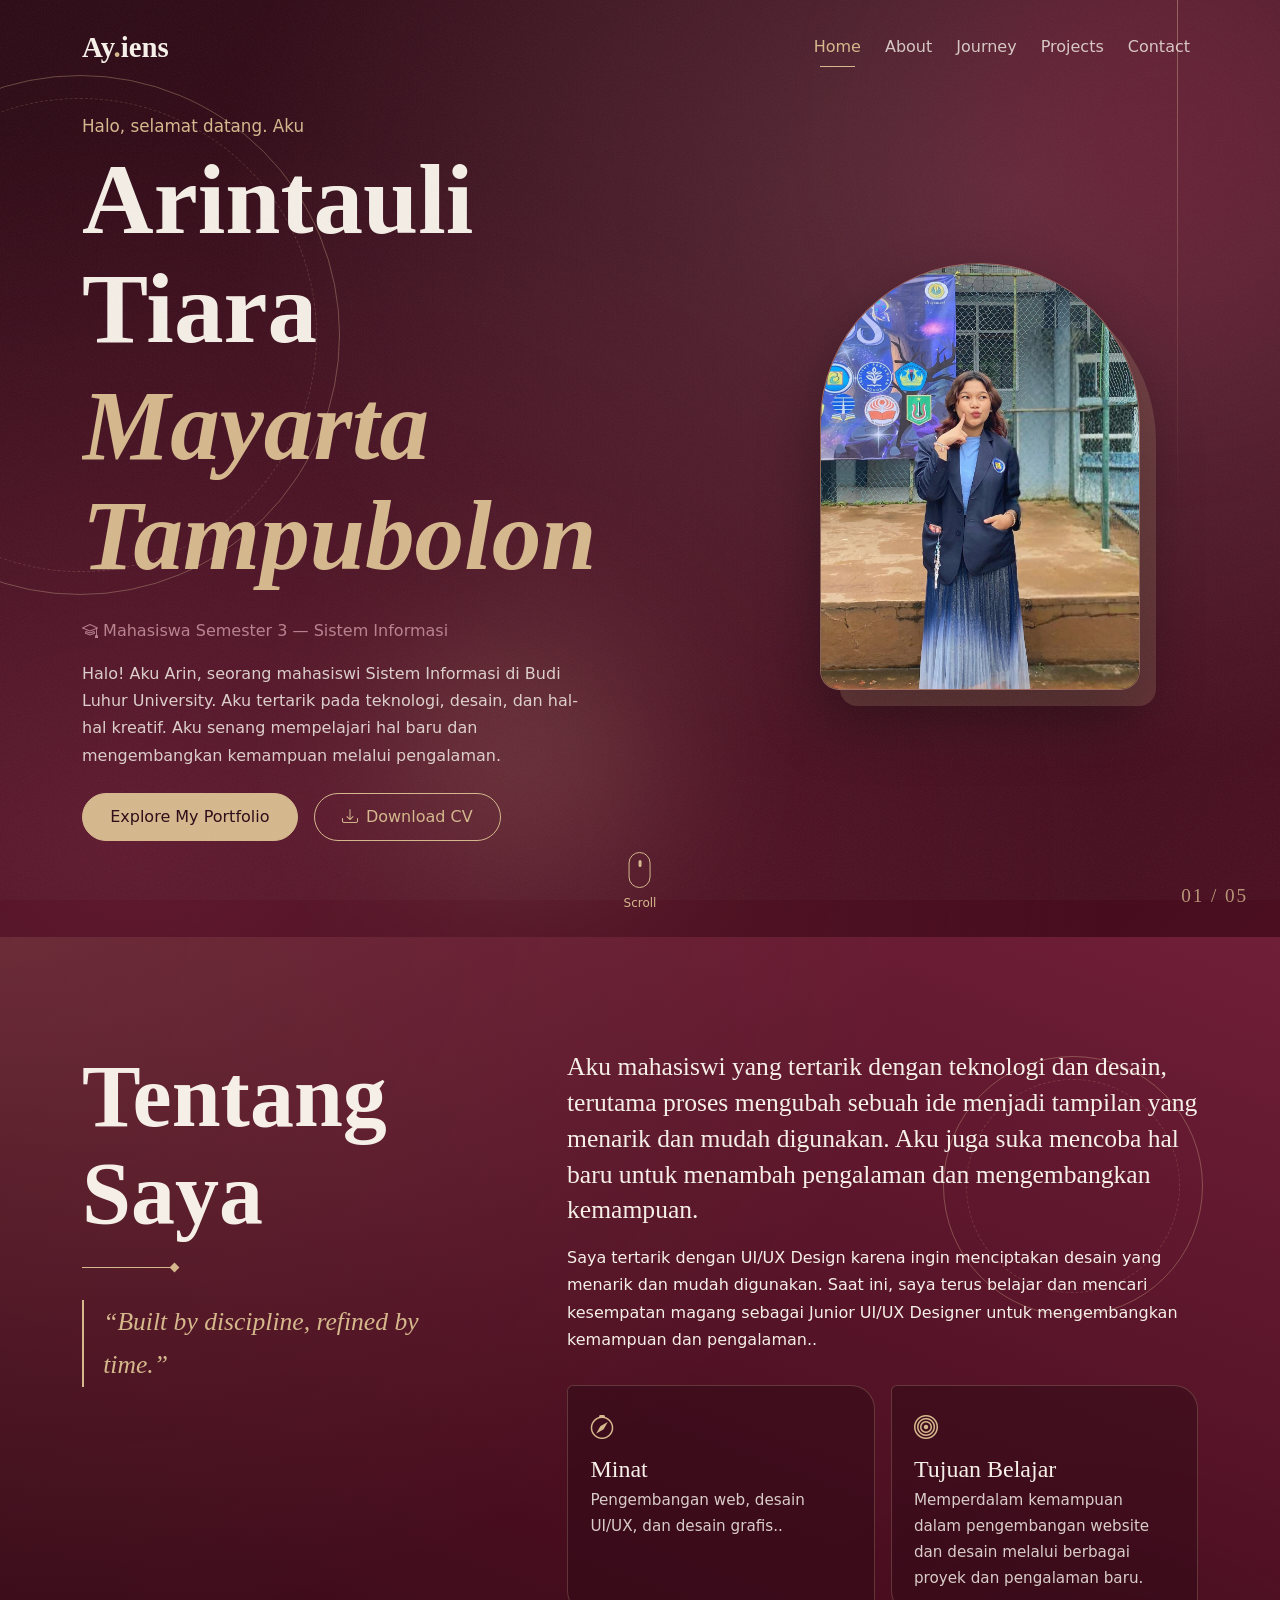
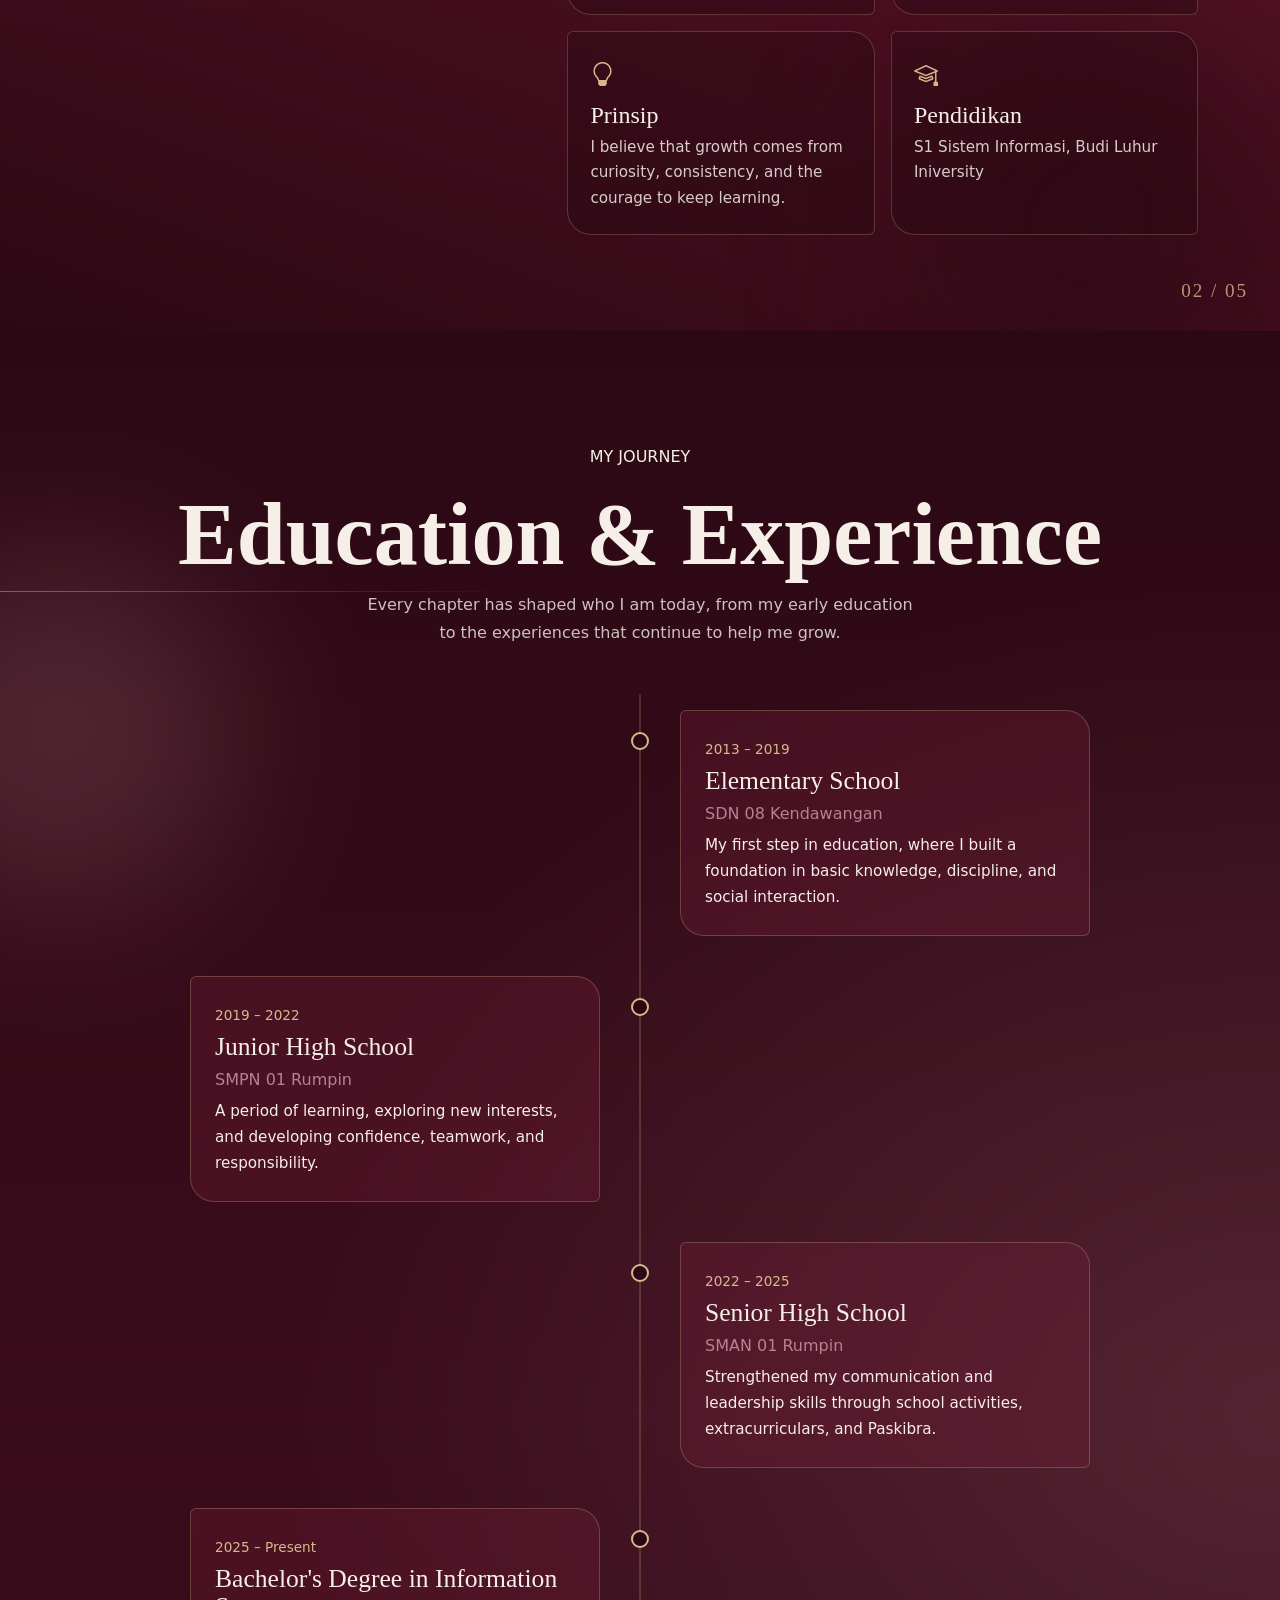
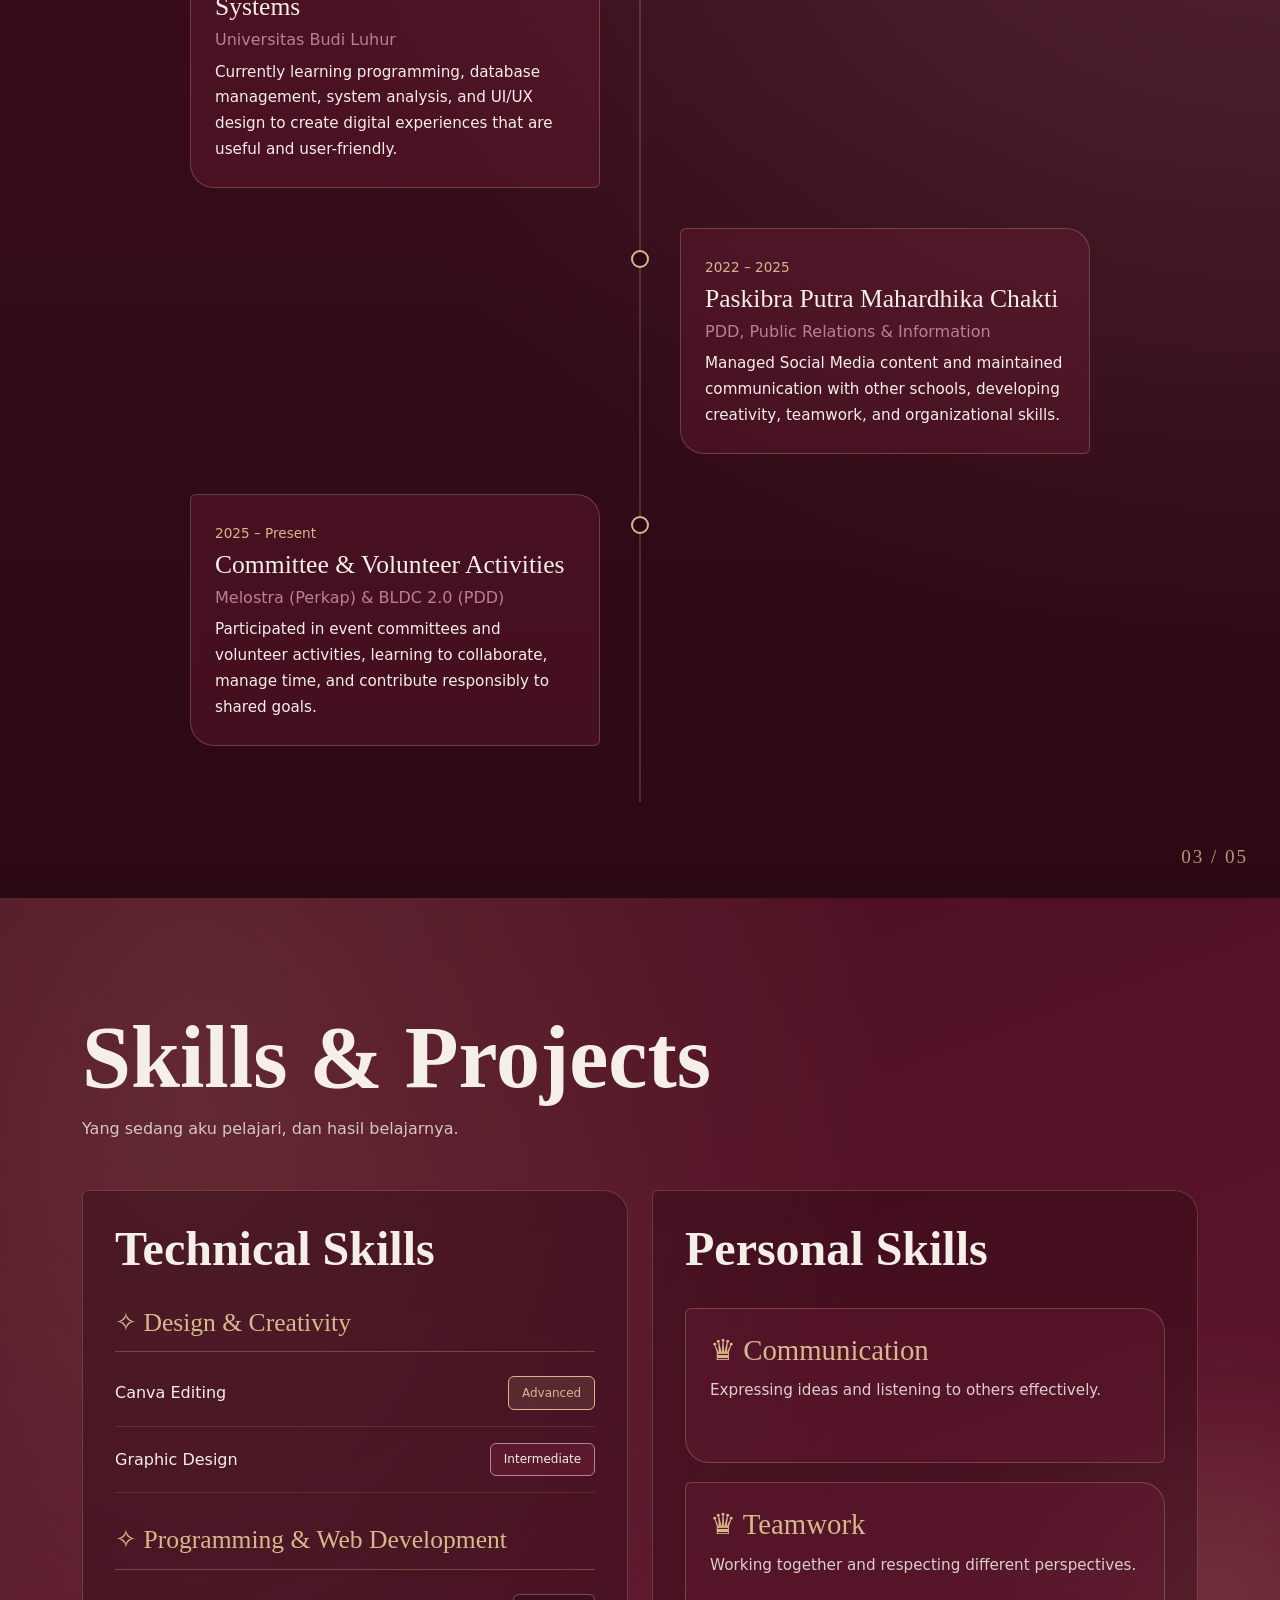
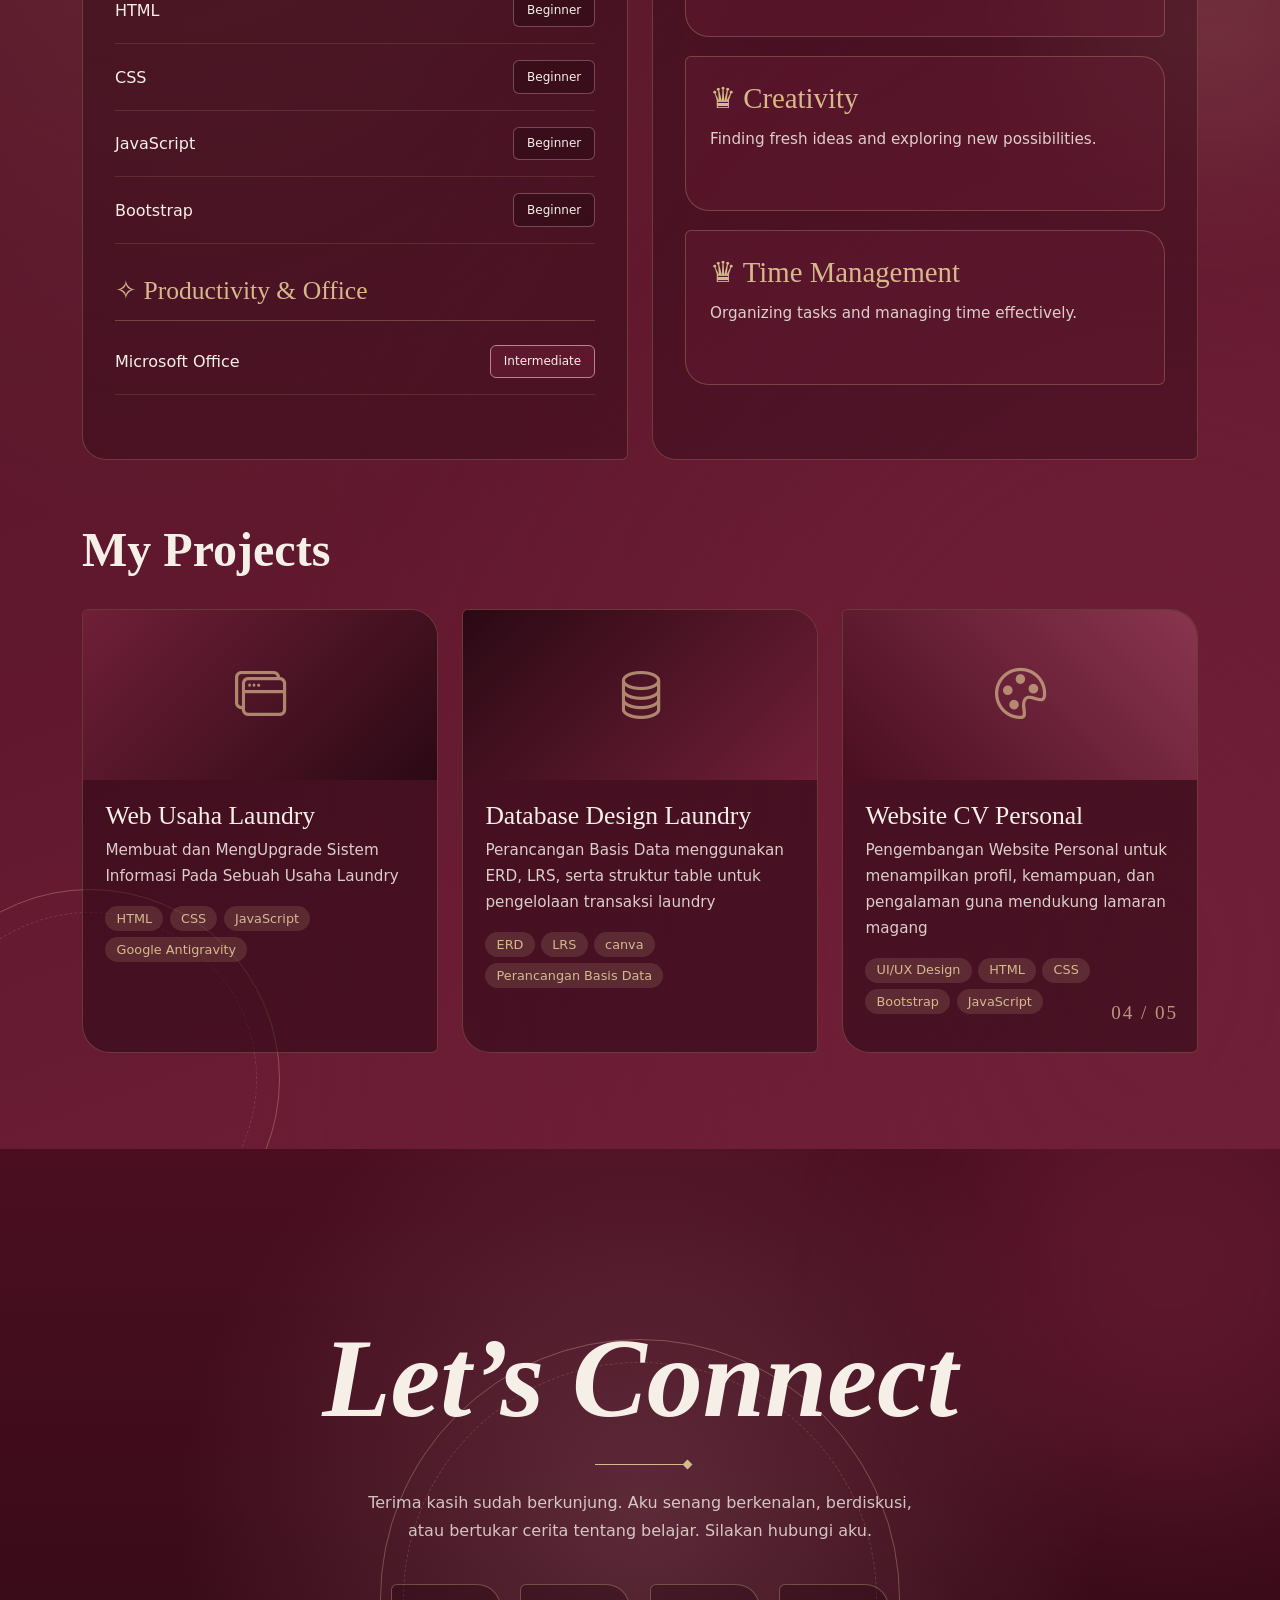
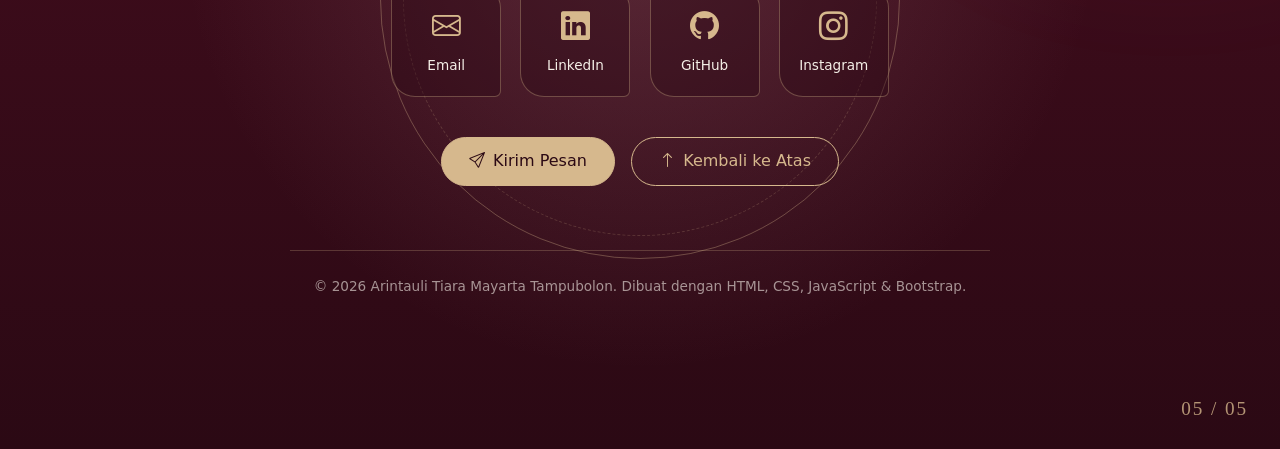
==== commit b35b9d46: "Update index.html" ====
--- a/index.html
+++ b/index.html
@@ -81,7 +81,7 @@
           <div class="col-lg-5 order-1 order-lg-2 text-center">
             <div class="photo-frame intro" style="--d:.5s">
               <i class="bi bi-person photo-placeholder"></i>
-              <img src="arin 1.jpeg" alt="Foto profil" onerror="this.style.display='none'">
+              <img src="arins.jpeg" alt="Foto profil" onerror="this.style.display='none'">
             </div>
           </div>
 
@@ -436,7 +436,7 @@
           <a href="mailto:tiaramyrt@gmail.com" class="contact-link reveal">
             <i class="bi bi-envelope"></i><span>Email</span>
           </a>
-          <a href="https://linkedin.com/in/arintauli-tiara-mayarta-tampubolon-998a21446" target="_blank" rel="noopener" class="contact-link reveal">
+          <a href="https://www.linkedin.com/in/arintauli-tiara-mayarta-tampubolon-998a21446" target="_blank" rel="noopener" class="contact-link reveal">
             <i class="bi bi-linkedin"></i><span>LinkedIn</span>
           </a>
           <a href="https://github.com/arintaulee" target="_blank" rel="noopener" class="contact-link reveal">
